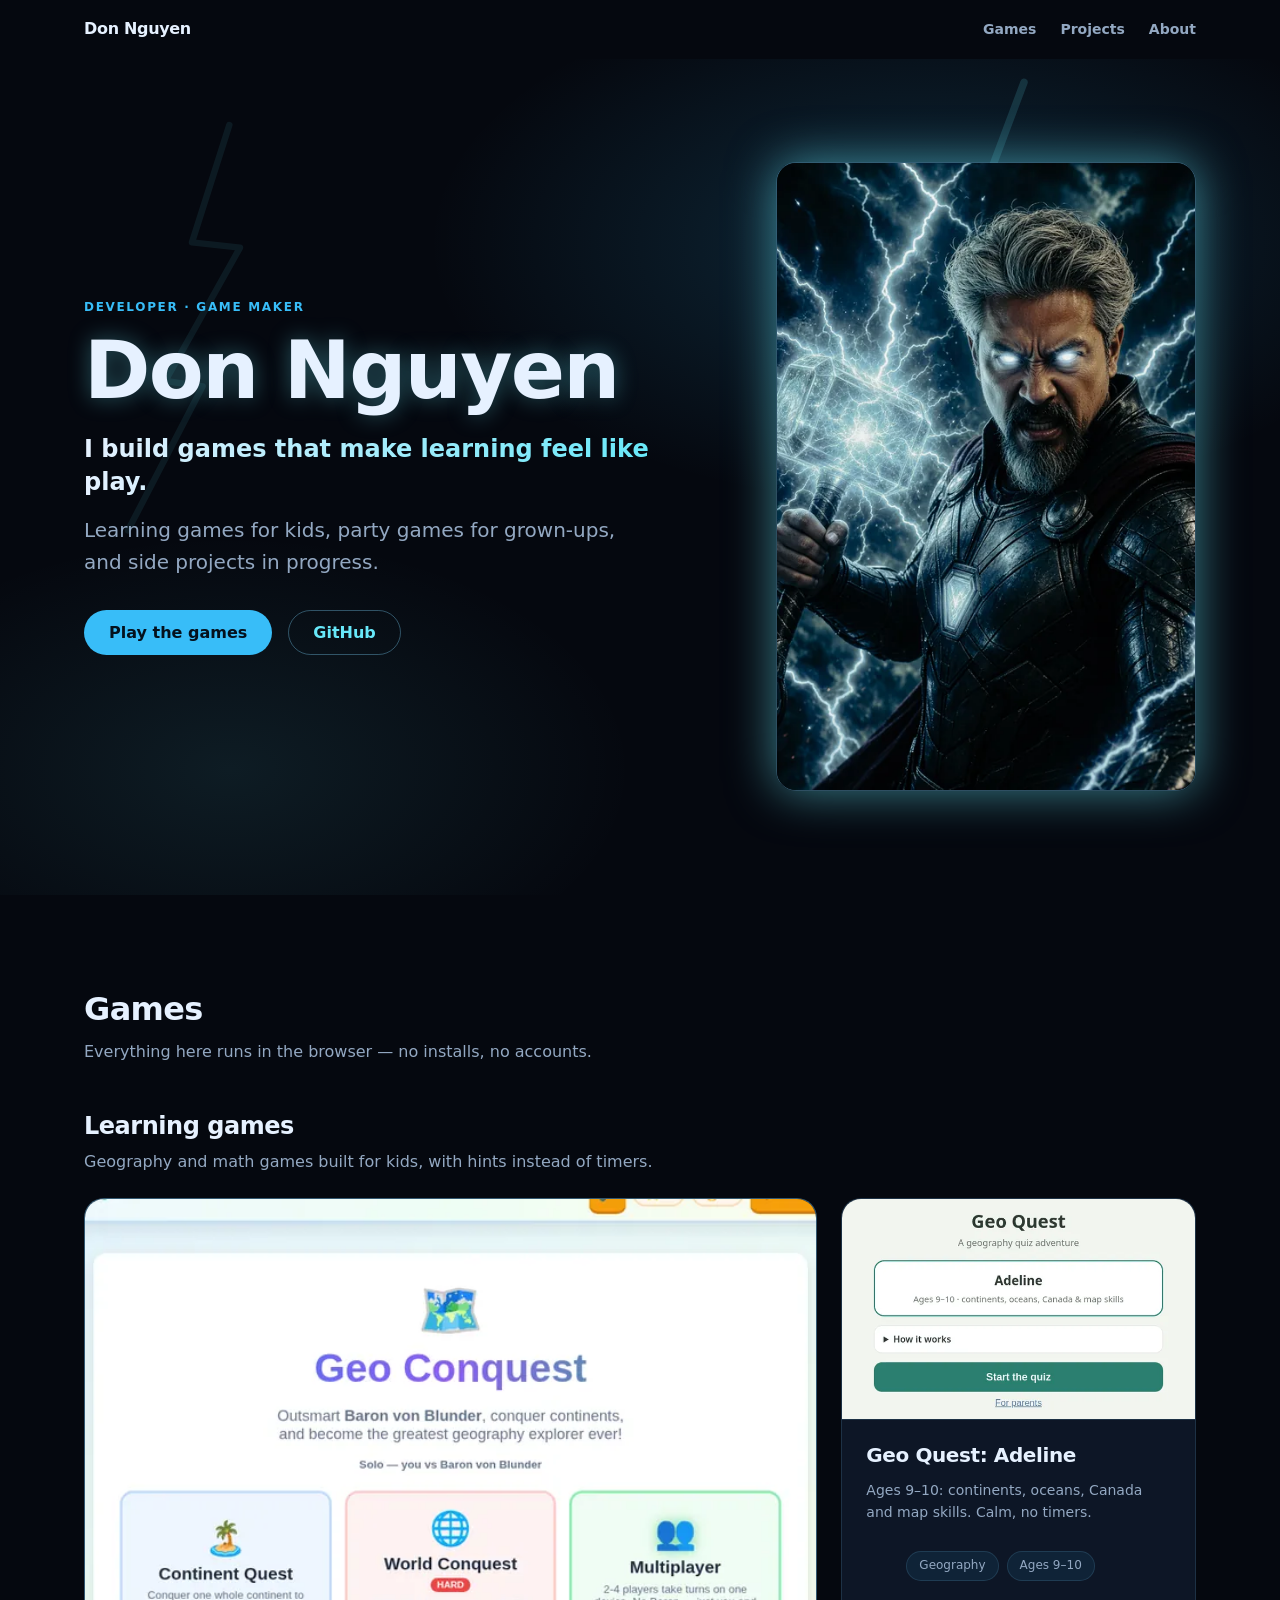
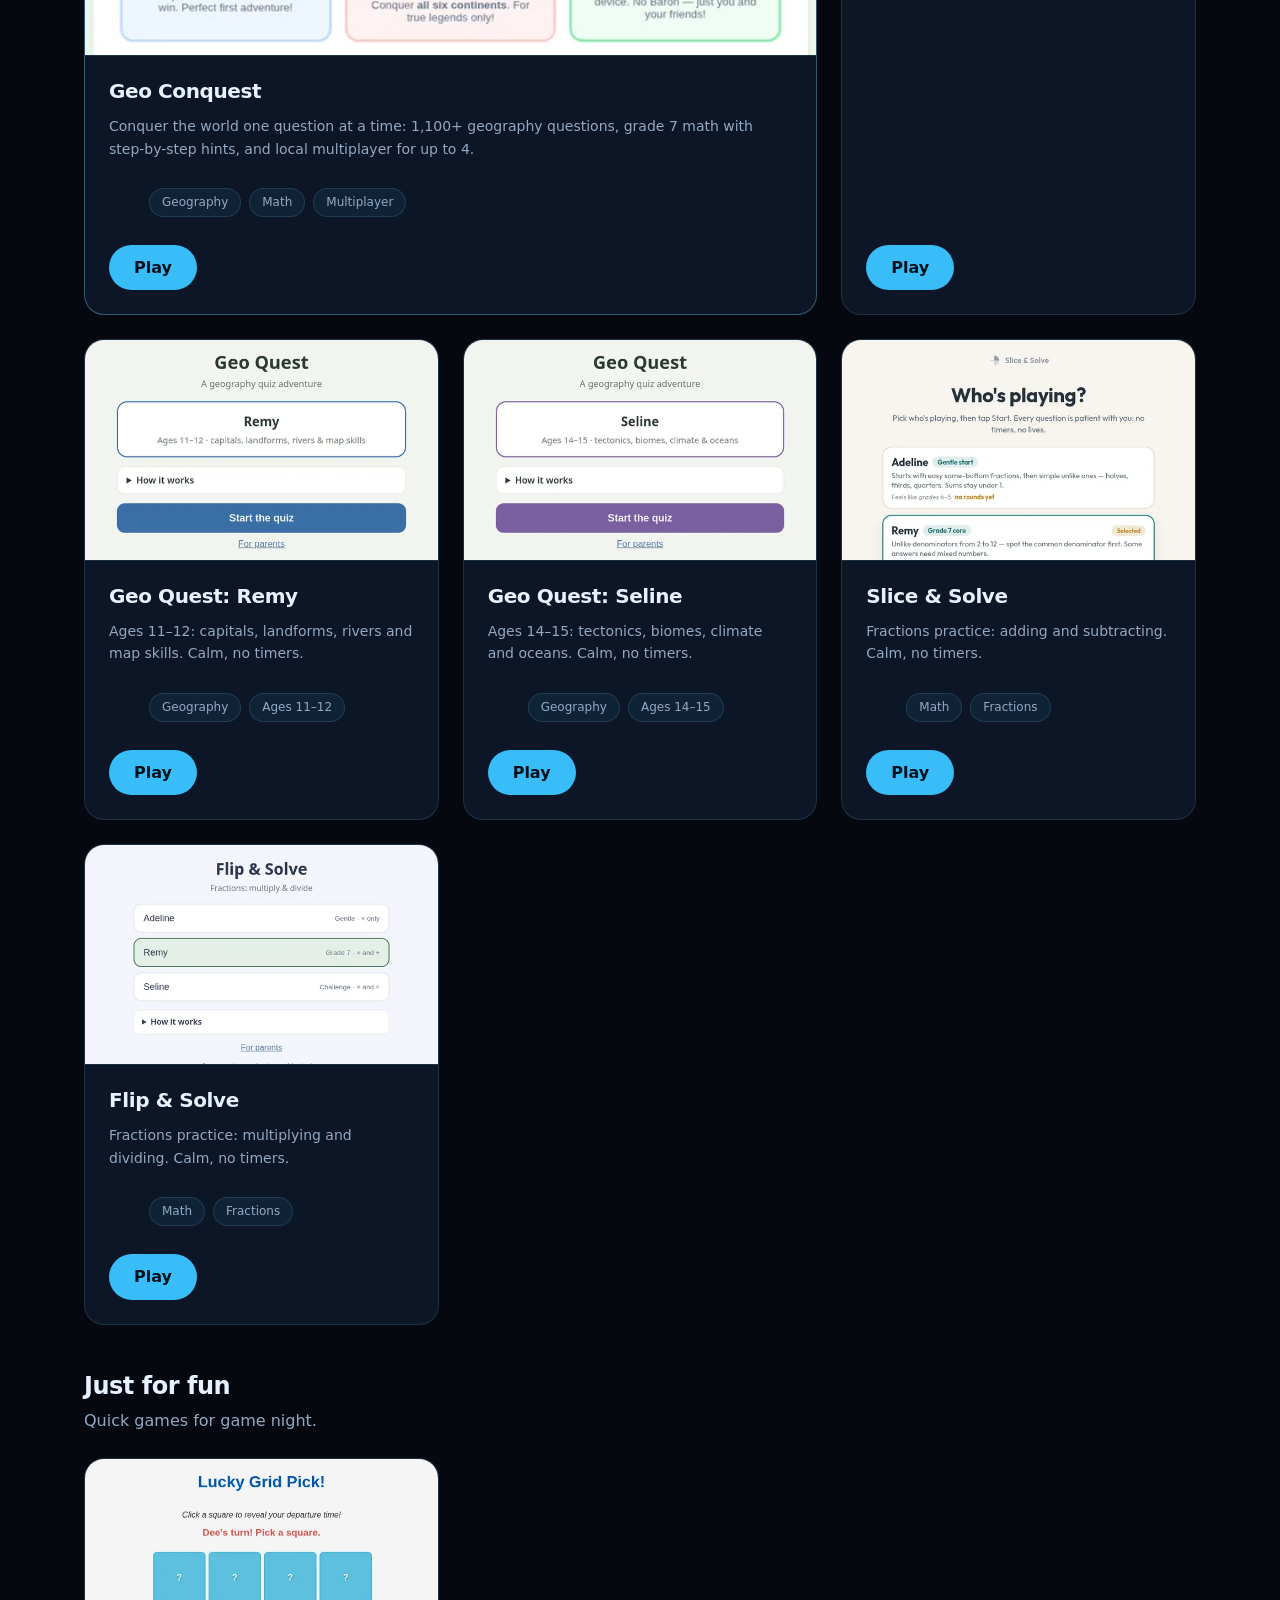
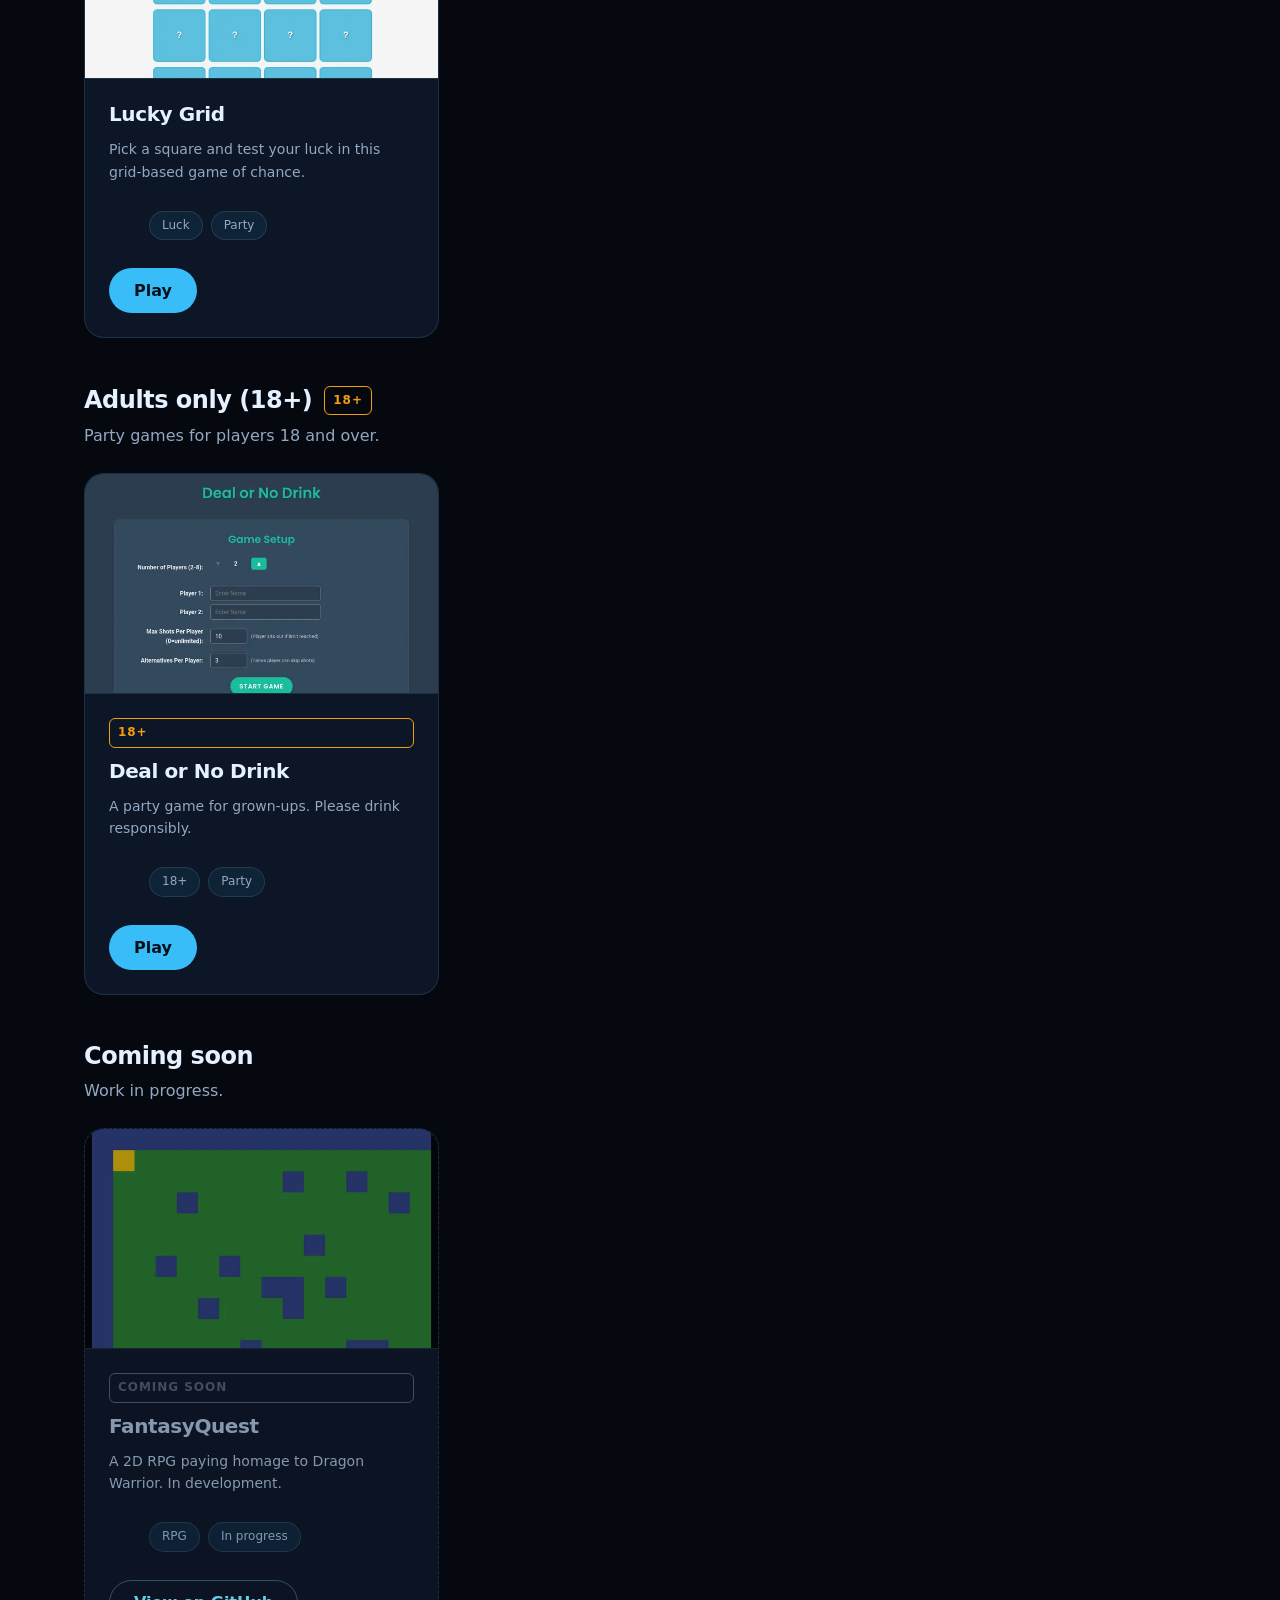
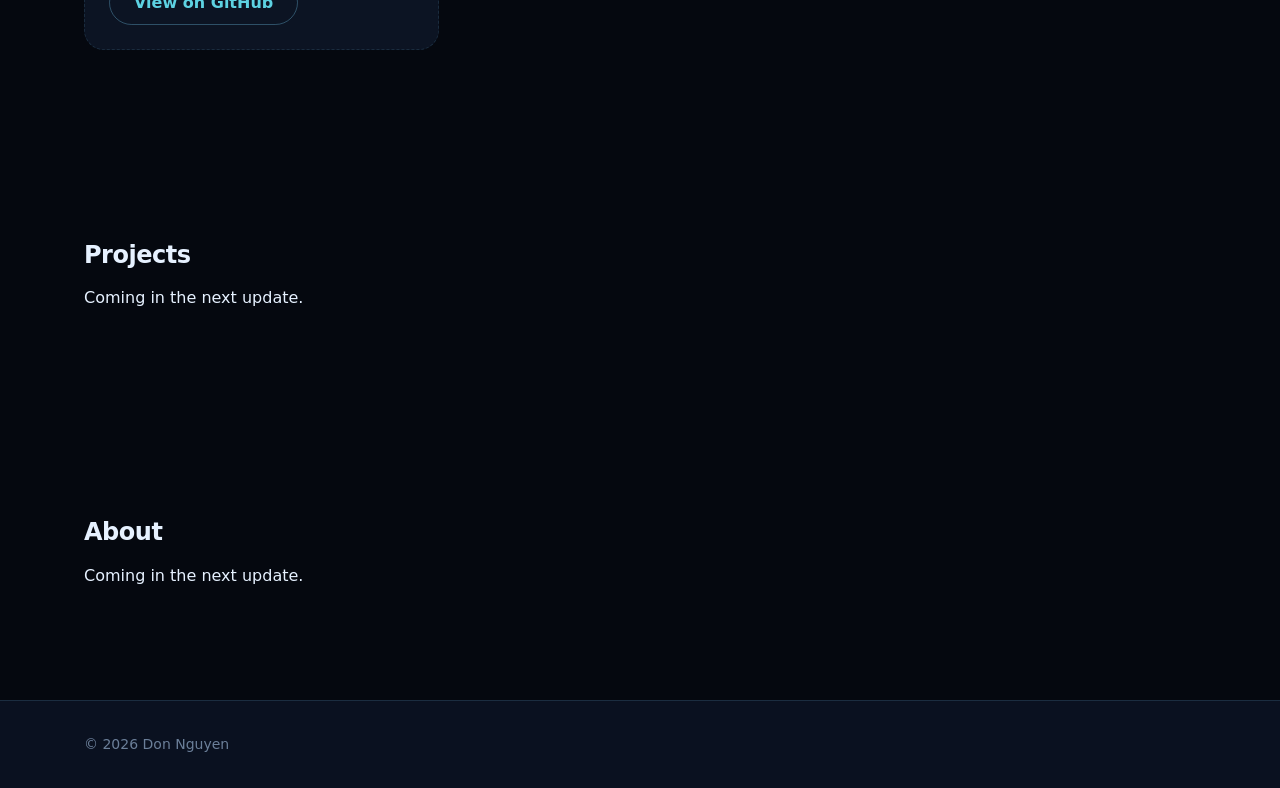
==== index.html @ ca220ea8 "Segment 1b (wip): page shell, header, hero, games showcase (GLM 5.3), canonical link, gate fix" ====
<!DOCTYPE html>
<html lang="en-CA">
<head>
  <meta charset="utf-8">
  <meta name="viewport" content="width=device-width, initial-scale=1">
  <title>Don Nguyen — Games & Projects</title>
  <meta name="description" content="Don Nguyen makes browser games: geography and math learning games for kids, party games for grown-ups, and side projects in progress.">
  <link rel="canonical" href="https://www.inguyen.ca/">
  <meta name="theme-color" content="#05080f">
  <link rel="icon" type="image/png" sizes="32x32" href="assets/img/favicon-32.png">
  <link rel="apple-touch-icon" href="assets/img/apple-touch-icon.png">
  <link rel="stylesheet" href="assets/css/tokens.css">
  <link rel="stylesheet" href="assets/css/components.css">
  <link rel="stylesheet" href="assets/css/sections.css">
  <script src="assets/js/main.js" defer></script>
</head>
<body>
  <a class="skip-link" href="#main">Skip to content</a>

  <header class="site-header">
    <div class="container site-header__inner">
      <a class="site-header__wordmark" href="#top">Don Nguyen</a>
      <nav aria-label="Primary">
        <ul class="site-header__nav">
          <li><a href="#games">Games</a></li>
          <li><a href="#projects">Projects</a></li>
          <li><a href="#about">About</a></li>
        </ul>
      </nav>
    </div>
  </header>

  <main id="main">
    <section id="top" class="hero">
      <div class="hero__bolts" aria-hidden="true">
        <svg viewBox="0 0 1200 800" preserveAspectRatio="xMidYMid slice" aria-hidden="true" focusable="false">
          <g fill="none" stroke-linecap="round" stroke-linejoin="round">
            <path d="M960 30 L900 190 L965 195 L840 400 L875 405 L740 620" stroke="#67e8f9" stroke-width="7" opacity="0.9"></path>
            <path d="M1015 130 L975 235 L1020 240 L940 370 L970 375 L890 505" stroke="#38bdf8" stroke-width="5" opacity="0.6"></path>
            <path d="M215 70 L180 180 L225 185 L155 310 L190 315 L120 450" stroke="#67e8f9" stroke-width="6" opacity="0.5"></path>
          </g>
        </svg>
      </div>
      <div class="container hero__inner">
        <div class="hero__portrait">
          <picture>
            <source type="image/webp" srcset="assets/img/don-480.webp 480w, assets/img/don-800.webp 800w" sizes="(min-width: 1024px) 420px, 280px">
            <img src="assets/img/don-800.jpg" srcset="assets/img/don-480.jpg 480w, assets/img/don-800.jpg 800w" alt="Don Nguyen as a lightning-wielding hero" width="800" height="1200" fetchpriority="high">
          </picture>
        </div>
        <div class="hero__content">
          <p class="eyebrow">Developer · Game maker</p>
          <h1>Don Nguyen</h1>
          <p class="hero__tagline">I build games that make learning feel like play.</p>
          <p class="hero__sub">Learning games for kids, party games for grown-ups, and side projects in progress.</p>
          <div class="hero__actions">
            <a class="btn btn--primary" href="#games">Play the games</a>
            <a class="btn btn--ghost" href="https://github.com/hanoisolo" target="_blank" rel="noopener">GitHub <span class="visually-hidden">(opens in new tab)</span></a>
          </div>
        </div>
      </div>
    </section>

    <section id="games" class="section">
      <div class="container">
        <div class="section-head">
          <h2>Games</h2>
          <p class="lead">Everything here runs in the browser — no installs, no accounts.</p>
        </div>

        <section class="games-group">
          <div class="games-group__head">
            <h3>Learning games</h3>
          </div>
          <p class="games-group__desc">Geography and math games built for kids, with hints instead of timers.</p>
          <div class="grid">
            <article class="card card--featured">
              <img class="card__media" src="assets/games/geo-conquest.webp" alt="Screenshot of Geo Conquest" width="640" height="400" loading="lazy">
              <div class="card__body">
                <h4 class="card__title">Geo Conquest</h4>
                <p class="card__text">Conquer the world one question at a time: 1,100+ geography questions, grade 7 math with step-by-step hints, and local multiplayer for up to 4.</p>
                <ul class="card__tags">
                  <li class="tag">Geography</li>
                  <li class="tag">Math</li>
                  <li class="tag">Multiplayer</li>
                </ul>
                <div class="card__actions">
                  <a class="btn btn--primary" href="https://conquest.inguyen.ca/">Play</a>
                </div>
              </div>
            </article>
            <article class="card">
              <img class="card__media" src="assets/games/geo-quest-adeline.webp" alt="Screenshot of Geo Quest: Adeline" width="640" height="400" loading="lazy">
              <div class="card__body">
                <h4 class="card__title">Geo Quest: Adeline</h4>
                <p class="card__text">Ages 9–10: continents, oceans, Canada and map skills. Calm, no timers.</p>
                <ul class="card__tags">
                  <li class="tag">Geography</li>
                  <li class="tag">Ages 9–10</li>
                </ul>
                <div class="card__actions">
                  <a class="btn btn--primary" href="https://games.inguyen.ca/geo-quest-adeline.html">Play</a>
                </div>
              </div>
            </article>
            <article class="card">
              <img class="card__media" src="assets/games/geo-quest-remy.webp" alt="Screenshot of Geo Quest: Remy" width="640" height="400" loading="lazy">
              <div class="card__body">
                <h4 class="card__title">Geo Quest: Remy</h4>
                <p class="card__text">Ages 11–12: capitals, landforms, rivers and map skills. Calm, no timers.</p>
                <ul class="card__tags">
                  <li class="tag">Geography</li>
                  <li class="tag">Ages 11–12</li>
                </ul>
                <div class="card__actions">
                  <a class="btn btn--primary" href="https://games.inguyen.ca/geo-quest-remy.html">Play</a>
                </div>
              </div>
            </article>
            <article class="card">
              <img class="card__media" src="assets/games/geo-quest-seline.webp" alt="Screenshot of Geo Quest: Seline" width="640" height="400" loading="lazy">
              <div class="card__body">
                <h4 class="card__title">Geo Quest: Seline</h4>
                <p class="card__text">Ages 14–15: tectonics, biomes, climate and oceans. Calm, no timers.</p>
                <ul class="card__tags">
                  <li class="tag">Geography</li>
                  <li class="tag">Ages 14–15</li>
                </ul>
                <div class="card__actions">
                  <a class="btn btn--primary" href="https://games.inguyen.ca/geo-quest-seline.html">Play</a>
                </div>
              </div>
            </article>
            <article class="card">
              <img class="card__media" src="assets/games/slice-and-solve.webp" alt="Screenshot of Slice & Solve" width="640" height="400" loading="lazy">
              <div class="card__body">
                <h4 class="card__title">Slice & Solve</h4>
                <p class="card__text">Fractions practice: adding and subtracting. Calm, no timers.</p>
                <ul class="card__tags">
                  <li class="tag">Math</li>
                  <li class="tag">Fractions</li>
                </ul>
                <div class="card__actions">
                  <a class="btn btn--primary" href="https://games.inguyen.ca/slice-and-solve.html">Play</a>
                </div>
              </div>
            </article>
            <article class="card">
              <img class="card__media" src="assets/games/flip-and-solve.webp" alt="Screenshot of Flip & Solve" width="640" height="400" loading="lazy">
              <div class="card__body">
                <h4 class="card__title">Flip & Solve</h4>
                <p class="card__text">Fractions practice: multiplying and dividing. Calm, no timers.</p>
                <ul class="card__tags">
                  <li class="tag">Math</li>
                  <li class="tag">Fractions</li>
                </ul>
                <div class="card__actions">
                  <a class="btn btn--primary" href="https://games.inguyen.ca/flip-and-solve.html">Play</a>
                </div>
              </div>
            </article>
          </div>
        </section>

        <section class="games-group">
          <div class="games-group__head">
            <h3>Just for fun</h3>
          </div>
          <p class="games-group__desc">Quick games for game night.</p>
          <div class="grid">
            <article class="card">
              <img class="card__media" src="assets/games/lucky-grid.webp" alt="Screenshot of Lucky Grid" width="640" height="400" loading="lazy">
              <div class="card__body">
                <h4 class="card__title">Lucky Grid</h4>
                <p class="card__text">Pick a square and test your luck in this grid-based game of chance.</p>
                <ul class="card__tags">
                  <li class="tag">Luck</li>
                  <li class="tag">Party</li>
                </ul>
                <div class="card__actions">
                  <a class="btn btn--primary" href="https://games.inguyen.ca/luckygrid.html">Play</a>
                </div>
              </div>
            </article>
          </div>
        </section>

        <section class="games-group">
          <div class="games-group__head">
            <h3>Adults only (18+)</h3>
            <span class="badge badge--warn">18+</span>
          </div>
          <p class="games-group__desc">Party games for players 18 and over.</p>
          <div class="grid">
            <article class="card">
              <img class="card__media" src="assets/games/deal-or-no-drink.webp" alt="Screenshot of Deal or No Drink" width="640" height="400" loading="lazy">
              <div class="card__body">
                <span class="badge badge--warn">18+</span>
                <h4 class="card__title">Deal or No Drink</h4>
                <p class="card__text">A party game for grown-ups. Please drink responsibly.</p>
                <ul class="card__tags">
                  <li class="tag">18+</li>
                  <li class="tag">Party</li>
                </ul>
                <div class="card__actions">
                  <a class="btn btn--primary" href="https://games.inguyen.ca/newgame/">Play</a>
                </div>
              </div>
            </article>
          </div>
        </section>

        <section class="games-group">
          <div class="games-group__head">
            <h3>Coming soon</h3>
          </div>
          <p class="games-group__desc">Work in progress.</p>
          <div class="grid">
            <article class="card card--soon">
              <img class="card__media" src="assets/games/fantasyquest.webp" alt="Screenshot of FantasyQuest" width="640" height="400" loading="lazy">
              <div class="card__body">
                <span class="badge badge--soon">Coming soon</span>
                <h4 class="card__title">FantasyQuest</h4>
                <p class="card__text">A 2D RPG paying homage to Dragon Warrior. In development.</p>
                <ul class="card__tags">
                  <li class="tag">RPG</li>
                  <li class="tag">In progress</li>
                </ul>
                <div class="card__actions">
                  <a class="btn btn--ghost" href="https://github.com/hanoisolo/FantasyQuest" target="_blank" rel="noopener">View on GitHub <span class="visually-hidden">(opens in new tab)</span></a>
                </div>
              </div>
            </article>
          </div>
        </section>
      </div>
    </section>

    <section id="projects" class="section">
      <div class="container">
        <h2>Projects</h2>
        <p>Coming in the next update.</p>
      </div>
    </section>

    <section id="about" class="section">
      <div class="container">
        <h2>About</h2>
        <p>Coming in the next update.</p>
      </div>
    </section>
  </main>

  <footer class="site-footer">
    <div class="container">
      <p>© <span data-year>2026</span> Don Nguyen</p>
    </div>
  </footer>
</body>
</html>
---- assets/css/tokens.css ----
:root {
  --bg: #05080f;
  --bg-2: #0a1120;
  --surface: #0d1626;
  --surface-2: #132036;
  --border: rgba(125, 211, 252, 0.14);
  --border-strong: rgba(125, 211, 252, 0.35);
  --text: #e6f1ff;
  --text-muted: #93a8c2;
  --text-dim: #6b7f99;
  --accent: #38bdf8;
  --accent-2: #67e8f9;
  --accent-ink: #04111d;
  --glow: 0 0 24px rgba(56, 189, 248, 0.45);
  --glow-strong: 0 0 48px rgba(103, 232, 249, 0.55);
  --warn: #f59e0b;
  --muted-badge: #475569;
  --font-sans: system-ui, -apple-system, "Segoe UI", Roboto, "Helvetica Neue", Arial, sans-serif;
  --font-mono: ui-monospace, SFMono-Regular, Menlo, Consolas, monospace;
  --fs-xs: .75rem;
  --fs-sm: .875rem;
  --fs-base: 1rem;
  --fs-lg: 1.25rem;
  --fs-xl: 1.5rem;
  --fs-2xl: 2rem;
  --fs-hero: clamp(2.75rem, 6vw + 1rem, 5rem);
  --sp-1: .25rem;
  --sp-2: .5rem;
  --sp-3: .75rem;
  --sp-4: 1rem;
  --sp-6: 1.5rem;
  --sp-8: 2rem;
  --sp-12: 3rem;
  --sp-16: 4rem;
  --sp-24: 6rem;
  --r-sm: 6px;
  --r-md: 12px;
  --r-lg: 20px;
  --r-pill: 999px;
  --container: 1160px;
  --ease: cubic-bezier(.2,.8,.2,1);
  --dur: 220ms;
}
---- assets/css/components.css ----
/* ===== Base ===== */

*,
*::before,
*::after {
  box-sizing: border-box;
}

html {
  scroll-behavior: smooth;
}

body {
  margin: 0;
  background: var(--bg);
  color: var(--text);
  font-family: var(--font-sans);
  line-height: 1.6;
}

h1,
h2,
h3,
h4,
h5,
h6 {
  margin: 0 0 var(--sp-4);
  font-weight: 800;
  line-height: 1.15;
  letter-spacing: -0.02em;
}

a {
  color: var(--accent-2);
  text-decoration: none;
}

a:hover {
  text-decoration: underline;
}

img {
  max-width: 100%;
  height: auto;
  display: block;
}

:focus-visible {
  outline: 2px solid var(--accent-2);
  outline-offset: 3px;
}

/* ===== Layout ===== */

.container {
  width: 100%;
  max-width: var(--container);
  margin-inline: auto;
  padding-inline: var(--sp-6);
}

.section {
  padding: var(--sp-24) 0;
}

.section-head {
  margin-bottom: var(--sp-8);
}

.eyebrow {
  display: block;
  margin: 0 0 var(--sp-2);
  font-size: var(--fs-xs);
  font-weight: 700;
  letter-spacing: 0.14em;
  text-transform: uppercase;
  color: var(--accent);
}

.section-head h2 {
  margin: 0 0 var(--sp-3);
  font-size: var(--fs-2xl);
}

.lead {
  margin: 0;
  max-width: 60ch;
  color: var(--text-muted);
}

/* ===== Buttons ===== */

.btn {
  display: inline-flex;
  align-items: center;
  justify-content: center;
  gap: var(--sp-2);
  padding: var(--sp-3) var(--sp-6);
  border: 1px solid transparent;
  border-radius: var(--r-pill);
  font-family: inherit;
  font-size: var(--fs-base);
  font-weight: 600;
  line-height: 1.2;
  text-decoration: none;
  cursor: pointer;
  transition: box-shadow var(--dur) var(--ease), border-color var(--dur) var(--ease), background-color var(--dur) var(--ease), color var(--dur) var(--ease);
}

.btn:hover {
  text-decoration: none;
}

.btn--primary {
  background: var(--accent);
  color: var(--accent-ink);
}

.btn--primary:hover,
.btn--primary:focus-visible {
  box-shadow: var(--glow);
}

.btn--ghost {
  background: transparent;
  color: var(--accent-2);
  border: 1px solid var(--border-strong);
}

.btn--ghost:hover,
.btn--ghost:focus-visible {
  border-color: var(--accent);
}

/* ===== Tags and badges ===== */

.tag {
  display: inline-flex;
  align-items: center;
  padding: var(--sp-1) var(--sp-3);
  border: 1px solid var(--border);
  border-radius: var(--r-pill);
  background: rgba(56, 189, 248, 0.08);
  color: var(--text-muted);
  font-size: var(--fs-xs);
}

.badge {
  display: inline-flex;
  align-items: center;
  padding: var(--sp-1) var(--sp-2);
  border: 1px solid var(--border);
  border-radius: var(--r-sm);
  font-size: var(--fs-xs);
  font-weight: 700;
  letter-spacing: 0.08em;
  text-transform: uppercase;
  color: var(--text-muted);
}

.badge--warn {
  color: var(--warn);
  border-color: var(--warn);
}

.badge--soon {
  color: var(--muted-badge);
  border-color: var(--muted-badge);
}

/* ===== Cards ===== */

.card {
  display: flex;
  flex-direction: column;
  background: var(--surface);
  border: 1px solid var(--border);
  border-radius: var(--r-lg);
  overflow: hidden;
  transition: transform var(--dur) var(--ease), box-shadow var(--dur) var(--ease), border-color var(--dur) var(--ease);
}

.card:hover,
.card:focus-within {
  transform: translateY(-4px);
  border-color: var(--border-strong);
  box-shadow: var(--glow);
}

.card__media {
  width: 100%;
  aspect-ratio: 16/10;
  object-fit: cover;
  border-bottom: 1px solid var(--border);
}

.card__body {
  display: flex;
  flex-direction: column;
  gap: var(--sp-3);
  padding: var(--sp-6);
  flex: 1;
}

.card__title {
  margin: 0;
  font-size: var(--fs-lg);
}

.card__text {
  margin: 0;
  color: var(--text-muted);
  font-size: var(--fs-sm);
}

.card__tags {
  display: flex;
  flex-wrap: wrap;
  gap: var(--sp-2);
}

.card__actions {
  display: flex;
  flex-wrap: wrap;
  gap: var(--sp-3);
  margin-top: auto;
}

.card--featured {
  border-color: var(--border-strong);
}

.card--featured:hover,
.card--featured:focus-within {
  box-shadow: var(--glow-strong);
}

.card--soon {
  opacity: 0.9;
}

.card--soon .card__media {
  opacity: 0.75;
}

.card--repo {
  padding: var(--sp-6);
}

/* ===== Grid ===== */

.grid {
  display: grid;
  grid-template-columns: 1fr;
  gap: var(--sp-6);
}

/* ===== Utilities ===== */

.visually-hidden {
  position: absolute;
  width: 1px;
  height: 1px;
  margin: -1px;
  padding: 0;
  overflow: hidden;
  clip: rect(0, 0, 0, 0);
  clip-path: inset(50%);
  white-space: nowrap;
  border: 0;
}

.skip-link {
  position: fixed;
  top: var(--sp-4);
  left: var(--sp-4);
  z-index: 999;
  padding: var(--sp-2) var(--sp-4);
  background: var(--accent);
  color: var(--accent-ink);
  font-weight: 600;
  text-decoration: none;
  border-radius: var(--r-sm);
  transform: translateY(-300%);
}

.skip-link:focus {
  transform: translateY(0);
}

/* ===== Responsive ===== */

@media (max-width: 639px) {
  .section {
    padding: var(--sp-12) 0;
  }
}

@media (min-width: 640px) {
  .grid {
    grid-template-columns: repeat(2, 1fr);
  }
}

@media (min-width: 1024px) {
  .grid {
    grid-template-columns: repeat(3, 1fr);
  }

  .card--featured {
    grid-column: span 2;
  }
}

/* ===== Reduced motion ===== */

@media (prefers-reduced-motion: reduce) {
  html {
    scroll-behavior: auto;
  }

  *,
  *::before,
  *::after,
  .btn,
  .card {
    animation: none;
    transition: none;
  }

  .card:hover,
  .card:focus-within {
    transform: none;
  }
}
---- assets/css/sections.css ----
/* ===== Site header ===== */

.site-header {
  position: sticky;
  top: 0;
  z-index: 100;
  background: transparent;
  border-bottom: 1px solid transparent;
  transition: background-color var(--dur) var(--ease), border-color var(--dur) var(--ease);
}

.site-header.is-scrolled {
  background: rgba(5,8,15,.8);
  -webkit-backdrop-filter: blur(10px);
  backdrop-filter: blur(10px);
  border-bottom: 1px solid var(--border);
}

.site-header__inner {
  display: flex;
  align-items: center;
  justify-content: space-between;
  gap: var(--sp-4);
  padding-block: var(--sp-4);
}

.site-header__wordmark {
  color: var(--text);
  font-weight: 800;
  letter-spacing: -0.02em;
  white-space: nowrap;
}

.site-header__wordmark:hover,
.site-header__wordmark:focus-visible {
  color: var(--accent-2);
  text-decoration: none;
}

.site-header__nav {
  display: flex;
  align-items: center;
  gap: var(--sp-6);
  margin: 0;
  padding: 0;
  list-style: none;
}

.site-header__nav a {
  color: var(--text-muted);
  font-size: var(--fs-sm);
  font-weight: 600;
  white-space: nowrap;
}

.site-header__nav a:hover,
.site-header__nav a:focus-visible {
  color: var(--accent-2);
  text-decoration: none;
}

@media (max-width: 640px) {
  .site-header__nav {
    gap: var(--sp-4);
  }

  .site-header__nav a {
    font-size: var(--fs-xs);
  }
}

/* ===== Hero ===== */

.hero {
  position: relative;
  overflow: hidden;
  display: flex;
  align-items: center;
  min-height: calc(100vh - 64px);
  padding: var(--sp-16) 0;
  background:
    radial-gradient(ellipse 55% 45% at 72% 22%, rgba(56, 189, 248, 0.18), transparent 70%),
    radial-gradient(ellipse 45% 40% at 18% 85%, rgba(103, 232, 249, 0.09), transparent 70%);
}

.hero__inner {
  position: relative;
  z-index: 1;
  display: grid;
  gap: var(--sp-8);
}

.hero__portrait {
  justify-self: center;
  width: 100%;
  max-width: 280px;
  overflow: hidden;
  border: 1px solid var(--border-strong);
  border-radius: var(--r-lg);
  box-shadow: var(--glow-strong);
  animation: pulse-glow 5s var(--ease) infinite;
}

.hero__portrait img {
  width: 100%;
  height: auto;
}

.hero__content {
  max-width: 56ch;
}

.hero h1 {
  margin: 0 0 var(--sp-4);
  font-size: var(--fs-hero);
  text-shadow: 0 0 22px rgba(103, 232, 249, 0.35);
}

.hero__tagline {
  margin: 0 0 var(--sp-4);
  font-size: var(--fs-xl);
  font-weight: 700;
  line-height: 1.35;
  background: linear-gradient(90deg, var(--text), var(--accent-2));
  -webkit-background-clip: text;
  background-clip: text;
  -webkit-text-fill-color: transparent;
  color: transparent;
}

.hero__sub {
  margin: 0 0 var(--sp-8);
  max-width: 50ch;
  color: var(--text-muted);
  font-size: var(--fs-lg);
}

.hero__actions {
  display: flex;
  flex-wrap: wrap;
  gap: var(--sp-4);
}

.hero__bolts {
  position: absolute;
  inset: 0;
  z-index: 0;
  pointer-events: none;
  opacity: 0.16;
  animation: flicker 6s linear infinite;
}

.hero__bolts svg {
  display: block;
  width: 100%;
  height: 100%;
}

@keyframes pulse-glow {
  0%,
  100% {
    box-shadow: var(--glow-strong);
  }

  50% {
    box-shadow: 0 0 72px rgba(103, 232, 249, 0.8);
  }
}

@keyframes flicker {
  0%,
  90%,
  100% {
    opacity: 0.16;
  }

  91% {
    opacity: 0.45;
  }

  93% {
    opacity: 0.2;
  }

  95% {
    opacity: 0.5;
  }

  97% {
    opacity: 0.16;
  }
}

@media (min-width: 900px) {
  .hero__inner {
    grid-template-columns: minmax(0, 1fr) 280px;
    align-items: center;
    gap: var(--sp-12);
  }

  .hero__portrait {
    order: 2;
    max-width: none;
  }
}

@media (min-width: 1024px) {
  .hero__inner {
    grid-template-columns: minmax(0, 1fr) 420px;
  }
}

/* ===== Games ===== */

section[id] {
  scroll-margin-top: 5rem;
}

.games-group {
  margin-top: var(--sp-12);
}

.games-group__head {
  display: flex;
  align-items: center;
  flex-wrap: wrap;
  gap: var(--sp-3);
}

.games-group__head h3 {
  margin: 0;
  font-size: var(--fs-xl);
}

.games-group__desc {
  margin: var(--sp-2) 0 var(--sp-6);
  max-width: 60ch;
  color: var(--text-muted);
}

.card--soon {
  border-style: dashed;
}

.card--soon .card__title {
  color: var(--text-muted);
}

/* ===== Footer ===== */

.site-footer {
  padding: var(--sp-8) 0;
  border-top: 1px solid var(--border);
  background: var(--bg-2);
}

.site-footer p {
  margin: 0;
  color: var(--text-dim);
  font-size: var(--fs-sm);
}

/* ===== Reduced motion ===== */

@media (prefers-reduced-motion: reduce) {
  .hero__portrait,
  .hero__bolts {
    animation: none;
  }
}
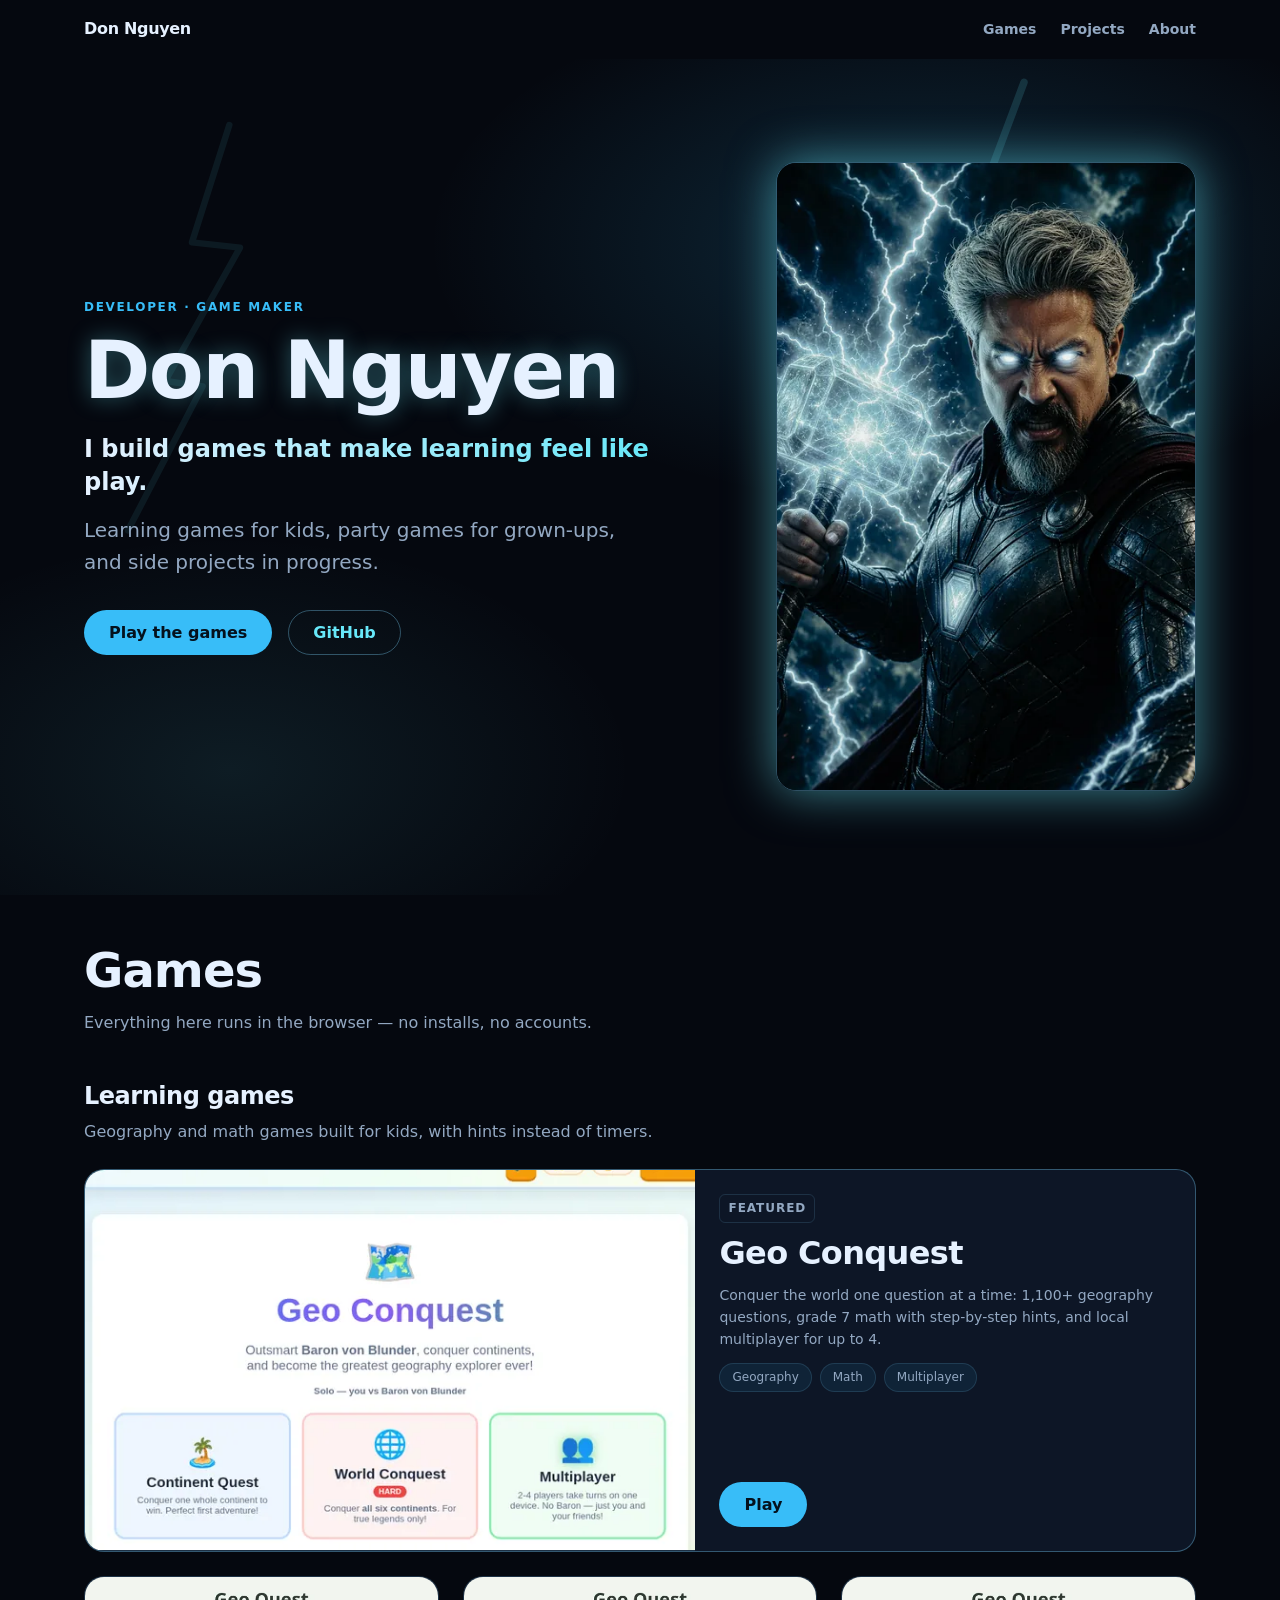
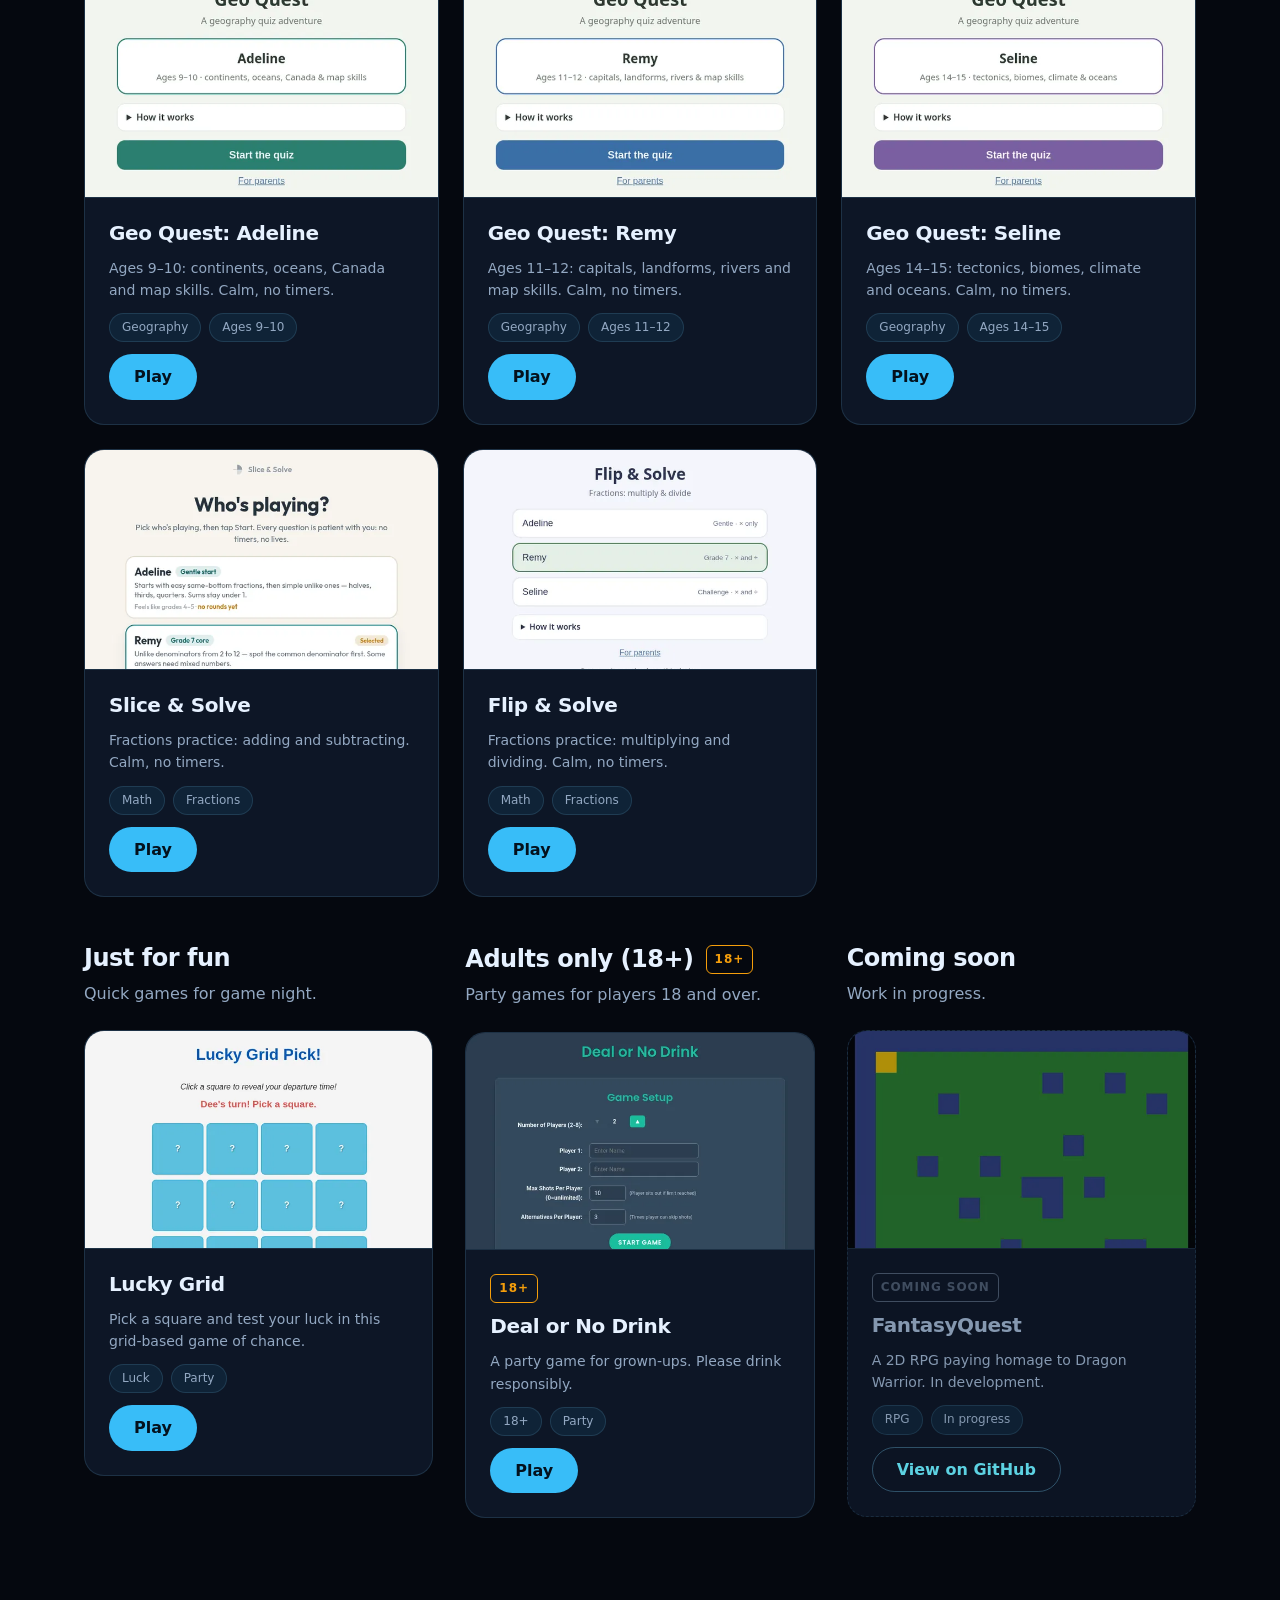
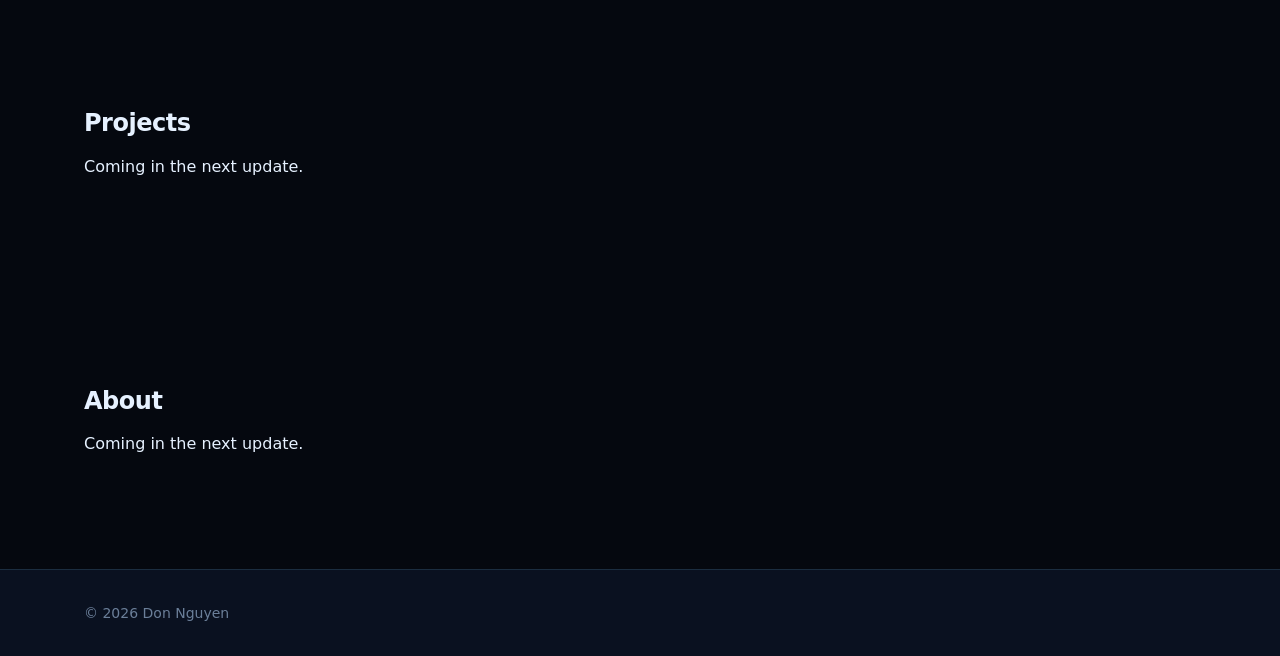
==== commit 3180ea3f: "Segment 1: visual fixes (featured row, group row, tag reset, mobile hero), badge alignment; docs upd" ====
--- a/index.html
+++ b/index.html
@@ -77,6 +77,7 @@
             <article class="card card--featured">
               <img class="card__media" src="assets/games/geo-conquest.webp" alt="Screenshot of Geo Conquest" width="640" height="400" loading="lazy">
               <div class="card__body">
+                <span class="badge">Featured</span>
                 <h4 class="card__title">Geo Conquest</h4>
                 <p class="card__text">Conquer the world one question at a time: 1,100+ geography questions, grade 7 math with step-by-step hints, and local multiplayer for up to 4.</p>
                 <ul class="card__tags">
@@ -162,77 +163,79 @@
           </div>
         </section>
 
-        <section class="games-group">
-          <div class="games-group__head">
-            <h3>Just for fun</h3>
-          </div>
-          <p class="games-group__desc">Quick games for game night.</p>
-          <div class="grid">
-            <article class="card">
-              <img class="card__media" src="assets/games/lucky-grid.webp" alt="Screenshot of Lucky Grid" width="640" height="400" loading="lazy">
-              <div class="card__body">
-                <h4 class="card__title">Lucky Grid</h4>
-                <p class="card__text">Pick a square and test your luck in this grid-based game of chance.</p>
-                <ul class="card__tags">
-                  <li class="tag">Luck</li>
-                  <li class="tag">Party</li>
-                </ul>
-                <div class="card__actions">
-                  <a class="btn btn--primary" href="https://games.inguyen.ca/luckygrid.html">Play</a>
-                </div>
-              </div>
-            </article>
-          </div>
-        </section>
-
-        <section class="games-group">
-          <div class="games-group__head">
-            <h3>Adults only (18+)</h3>
-            <span class="badge badge--warn">18+</span>
-          </div>
-          <p class="games-group__desc">Party games for players 18 and over.</p>
-          <div class="grid">
-            <article class="card">
-              <img class="card__media" src="assets/games/deal-or-no-drink.webp" alt="Screenshot of Deal or No Drink" width="640" height="400" loading="lazy">
-              <div class="card__body">
-                <span class="badge badge--warn">18+</span>
-                <h4 class="card__title">Deal or No Drink</h4>
-                <p class="card__text">A party game for grown-ups. Please drink responsibly.</p>
-                <ul class="card__tags">
-                  <li class="tag">18+</li>
-                  <li class="tag">Party</li>
-                </ul>
-                <div class="card__actions">
-                  <a class="btn btn--primary" href="https://games.inguyen.ca/newgame/">Play</a>
-                </div>
-              </div>
-            </article>
-          </div>
-        </section>
-
-        <section class="games-group">
-          <div class="games-group__head">
-            <h3>Coming soon</h3>
-          </div>
-          <p class="games-group__desc">Work in progress.</p>
-          <div class="grid">
-            <article class="card card--soon">
-              <img class="card__media" src="assets/games/fantasyquest.webp" alt="Screenshot of FantasyQuest" width="640" height="400" loading="lazy">
-              <div class="card__body">
-                <span class="badge badge--soon">Coming soon</span>
-                <h4 class="card__title">FantasyQuest</h4>
-                <p class="card__text">A 2D RPG paying homage to Dragon Warrior. In development.</p>
-                <ul class="card__tags">
-                  <li class="tag">RPG</li>
-                  <li class="tag">In progress</li>
-                </ul>
-                <div class="card__actions">
-                  <a class="btn btn--ghost" href="https://github.com/hanoisolo/FantasyQuest" target="_blank" rel="noopener">View on GitHub <span class="visually-hidden">(opens in new tab)</span></a>
-                </div>
-              </div>
-            </article>
-          </div>
-        </section>
+        <div class="group-row">
+          <section class="games-group">
+            <div class="games-group__head">
+              <h3>Just for fun</h3>
+            </div>
+            <p class="games-group__desc">Quick games for game night.</p>
+            <div class="grid">
+              <article class="card">
+                <img class="card__media" src="assets/games/lucky-grid.webp" alt="Screenshot of Lucky Grid" width="640" height="400" loading="lazy">
+                <div class="card__body">
+                  <h4 class="card__title">Lucky Grid</h4>
+                  <p class="card__text">Pick a square and test your luck in this grid-based game of chance.</p>
+                  <ul class="card__tags">
+                    <li class="tag">Luck</li>
+                    <li class="tag">Party</li>
+                  </ul>
+                  <div class="card__actions">
+                    <a class="btn btn--primary" href="https://games.inguyen.ca/luckygrid.html">Play</a>
+                  </div>
+                </div>
+              </article>
+            </div>
+          </section>
+
+          <section class="games-group">
+            <div class="games-group__head">
+              <h3>Adults only (18+)</h3>
+              <span class="badge badge--warn">18+</span>
+            </div>
+            <p class="games-group__desc">Party games for players 18 and over.</p>
+            <div class="grid">
+              <article class="card">
+                <img class="card__media" src="assets/games/deal-or-no-drink.webp" alt="Screenshot of Deal or No Drink" width="640" height="400" loading="lazy">
+                <div class="card__body">
+                  <span class="badge badge--warn">18+</span>
+                  <h4 class="card__title">Deal or No Drink</h4>
+                  <p class="card__text">A party game for grown-ups. Please drink responsibly.</p>
+                  <ul class="card__tags">
+                    <li class="tag">18+</li>
+                    <li class="tag">Party</li>
+                  </ul>
+                  <div class="card__actions">
+                    <a class="btn btn--primary" href="https://games.inguyen.ca/newgame/">Play</a>
+                  </div>
+                </div>
+              </article>
+            </div>
+          </section>
+
+          <section class="games-group">
+            <div class="games-group__head">
+              <h3>Coming soon</h3>
+            </div>
+            <p class="games-group__desc">Work in progress.</p>
+            <div class="grid">
+              <article class="card card--soon">
+                <img class="card__media" src="assets/games/fantasyquest.webp" alt="Screenshot of FantasyQuest" width="640" height="400" loading="lazy">
+                <div class="card__body">
+                  <span class="badge badge--soon">Coming soon</span>
+                  <h4 class="card__title">FantasyQuest</h4>
+                  <p class="card__text">A 2D RPG paying homage to Dragon Warrior. In development.</p>
+                  <ul class="card__tags">
+                    <li class="tag">RPG</li>
+                    <li class="tag">In progress</li>
+                  </ul>
+                  <div class="card__actions">
+                    <a class="btn btn--ghost" href="https://github.com/hanoisolo/FantasyQuest" target="_blank" rel="noopener">View on GitHub <span class="visually-hidden">(opens in new tab)</span></a>
+                  </div>
+                </div>
+              </article>
+            </div>
+          </section>
+        </div>
       </div>
     </section>
 
--- a/assets/css/components.css
+++ b/assets/css/components.css
@@ -79,7 +79,7 @@
 
 .section-head h2 {
   margin: 0 0 var(--sp-3);
-  font-size: var(--fs-2xl);
+  font-size: clamp(2rem, 2.5vw + 1rem, 3rem);
 }
 
 .lead {
@@ -146,6 +146,8 @@
 }
 
 .badge {
+  align-self: flex-start;
+  width: fit-content;
   display: inline-flex;
   align-items: center;
   padding: var(--sp-1) var(--sp-2);
@@ -217,6 +219,9 @@
   display: flex;
   flex-wrap: wrap;
   gap: var(--sp-2);
+  list-style: none;
+  margin: 0;
+  padding: 0;
 }
 
 .card__actions {
@@ -308,7 +313,22 @@
   }
 
   .card--featured {
-    grid-column: span 2;
+    grid-column: 1 / -1;
+    flex-direction: row;
+  }
+
+  .card--featured .card__media {
+    width: 55%;
+    height: auto;
+    aspect-ratio: 16/10;
+  }
+
+  .card--featured .card__body {
+    justify-content: center;
+  }
+
+  .card--featured .card__title {
+    font-size: var(--fs-2xl);
   }
 }
 
--- a/assets/css/sections.css
+++ b/assets/css/sections.css
@@ -210,10 +210,30 @@
   }
 }
 
+@media (max-width: 899px) {
+  .hero {
+    padding: var(--sp-8) 0;
+  }
+
+  .hero__portrait {
+    max-width: 200px;
+  }
+}
+
+@media (max-width: 639px) {
+  .hero__bolts {
+    display: none;
+  }
+}
+
 /* ===== Games ===== */
 
 section[id] {
   scroll-margin-top: 5rem;
+}
+
+#games {
+  padding-top: var(--sp-12);
 }
 
 .games-group {
@@ -238,6 +258,28 @@
   color: var(--text-muted);
 }
 
+.group-row {
+  display: grid;
+  grid-template-columns: 1fr;
+  gap: var(--sp-8);
+}
+
+.group-row .grid {
+  grid-template-columns: 1fr;
+}
+
+@media (min-width: 640px) {
+  .group-row {
+    grid-template-columns: repeat(2, 1fr);
+  }
+}
+
+@media (min-width: 1024px) {
+  .group-row {
+    grid-template-columns: repeat(3, 1fr);
+  }
+}
+
 .card--soon {
   border-style: dashed;
 }
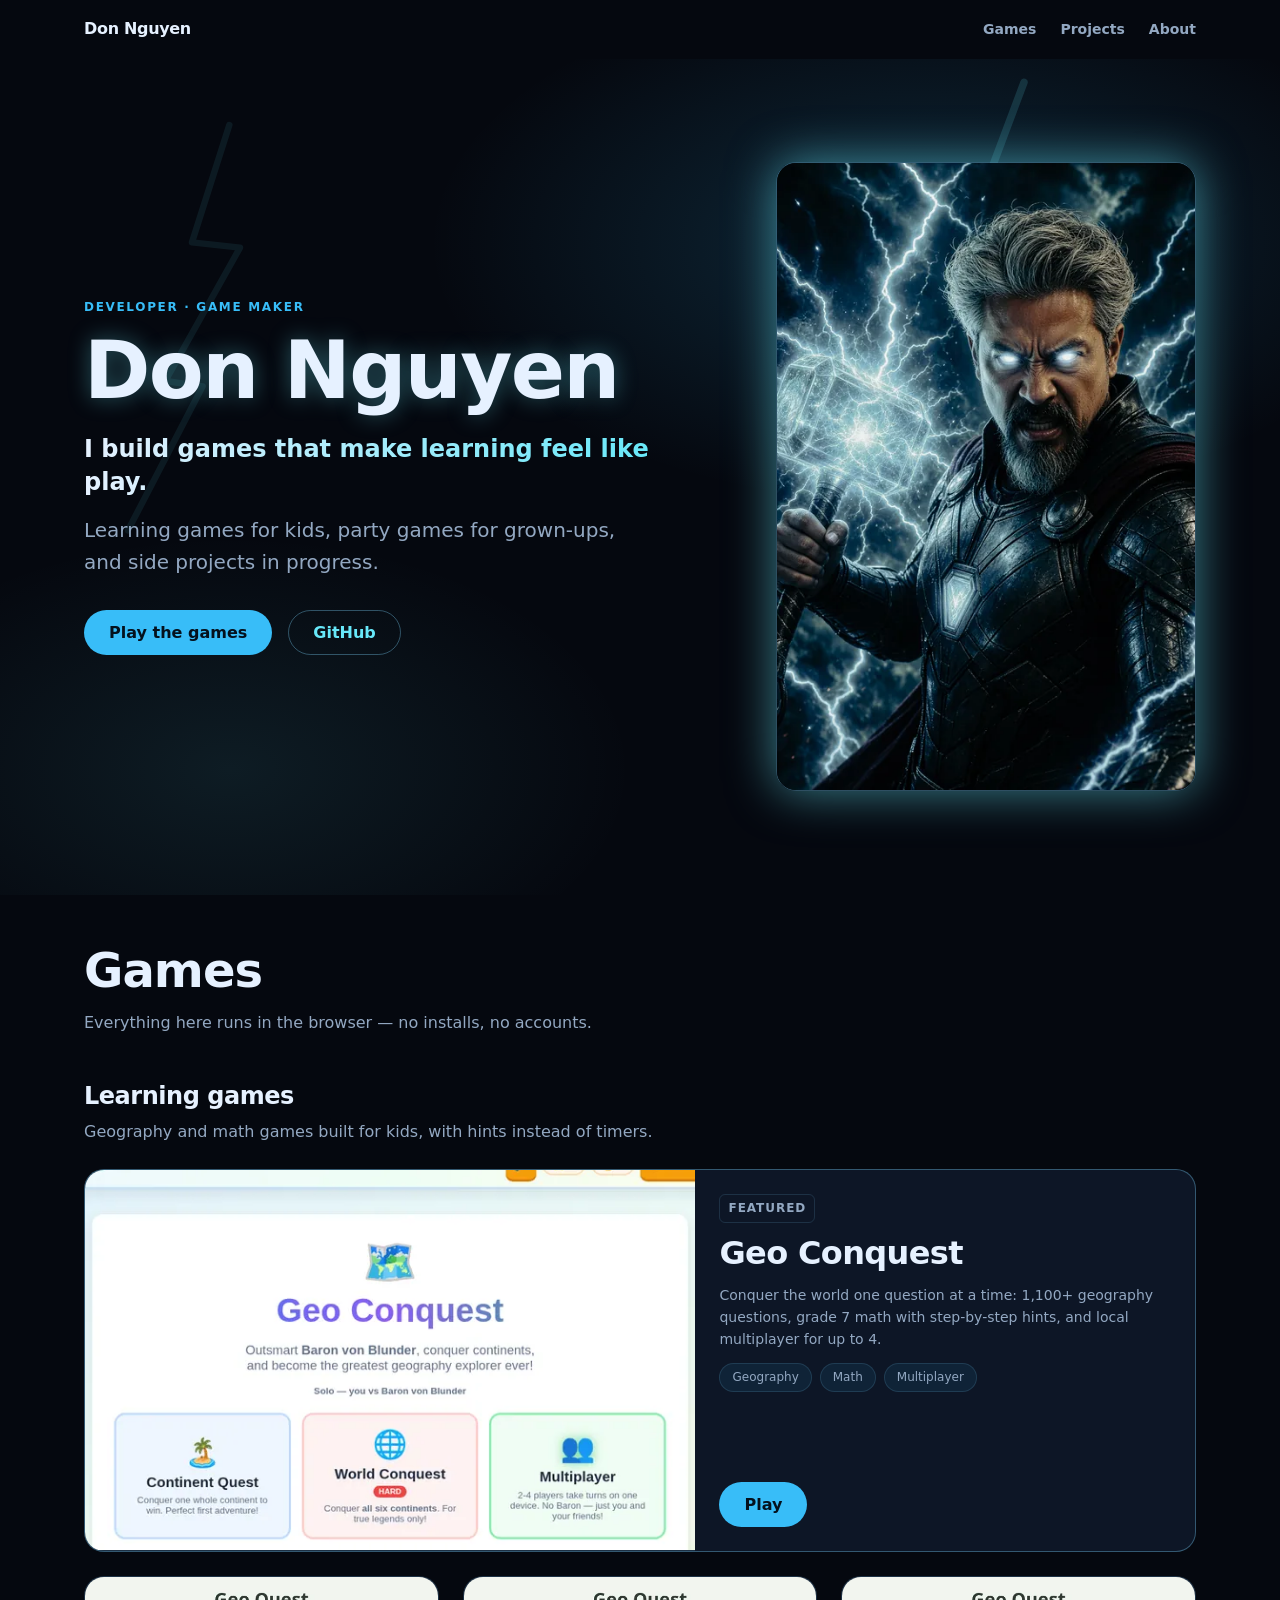
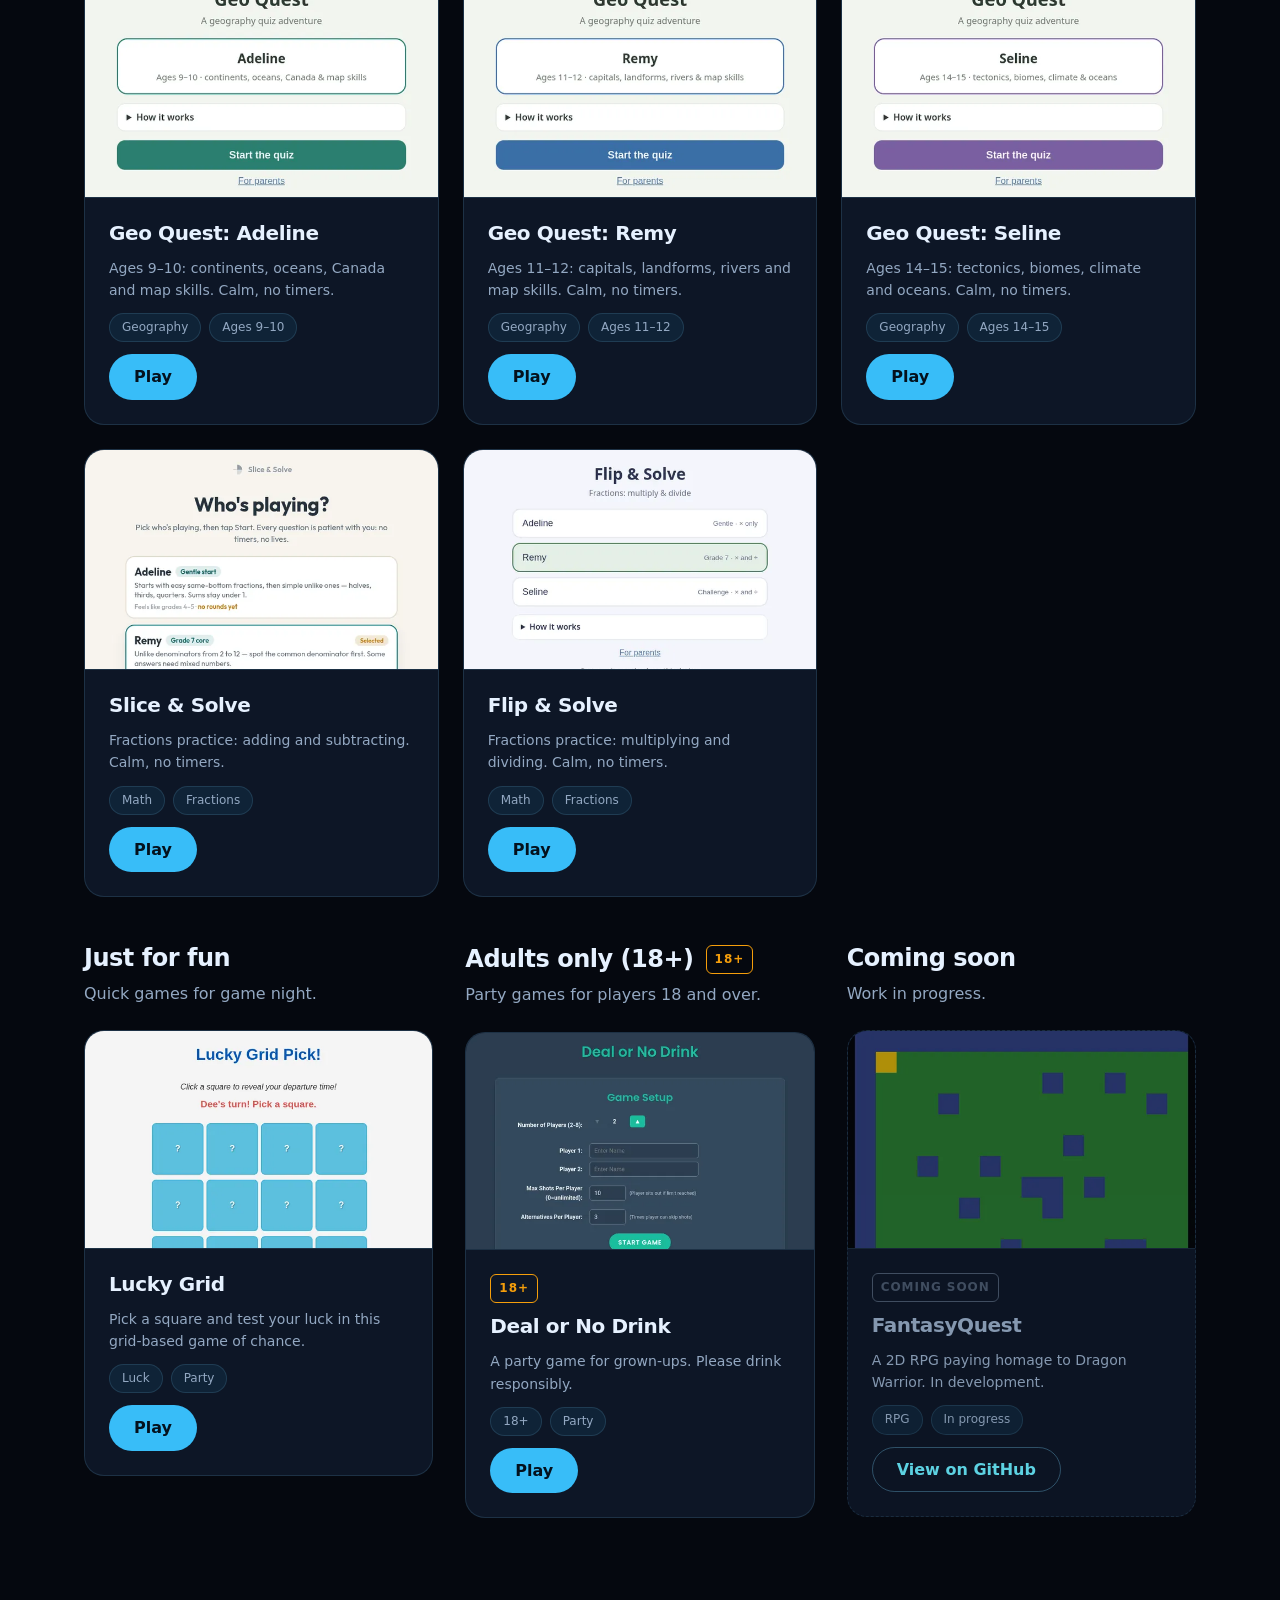
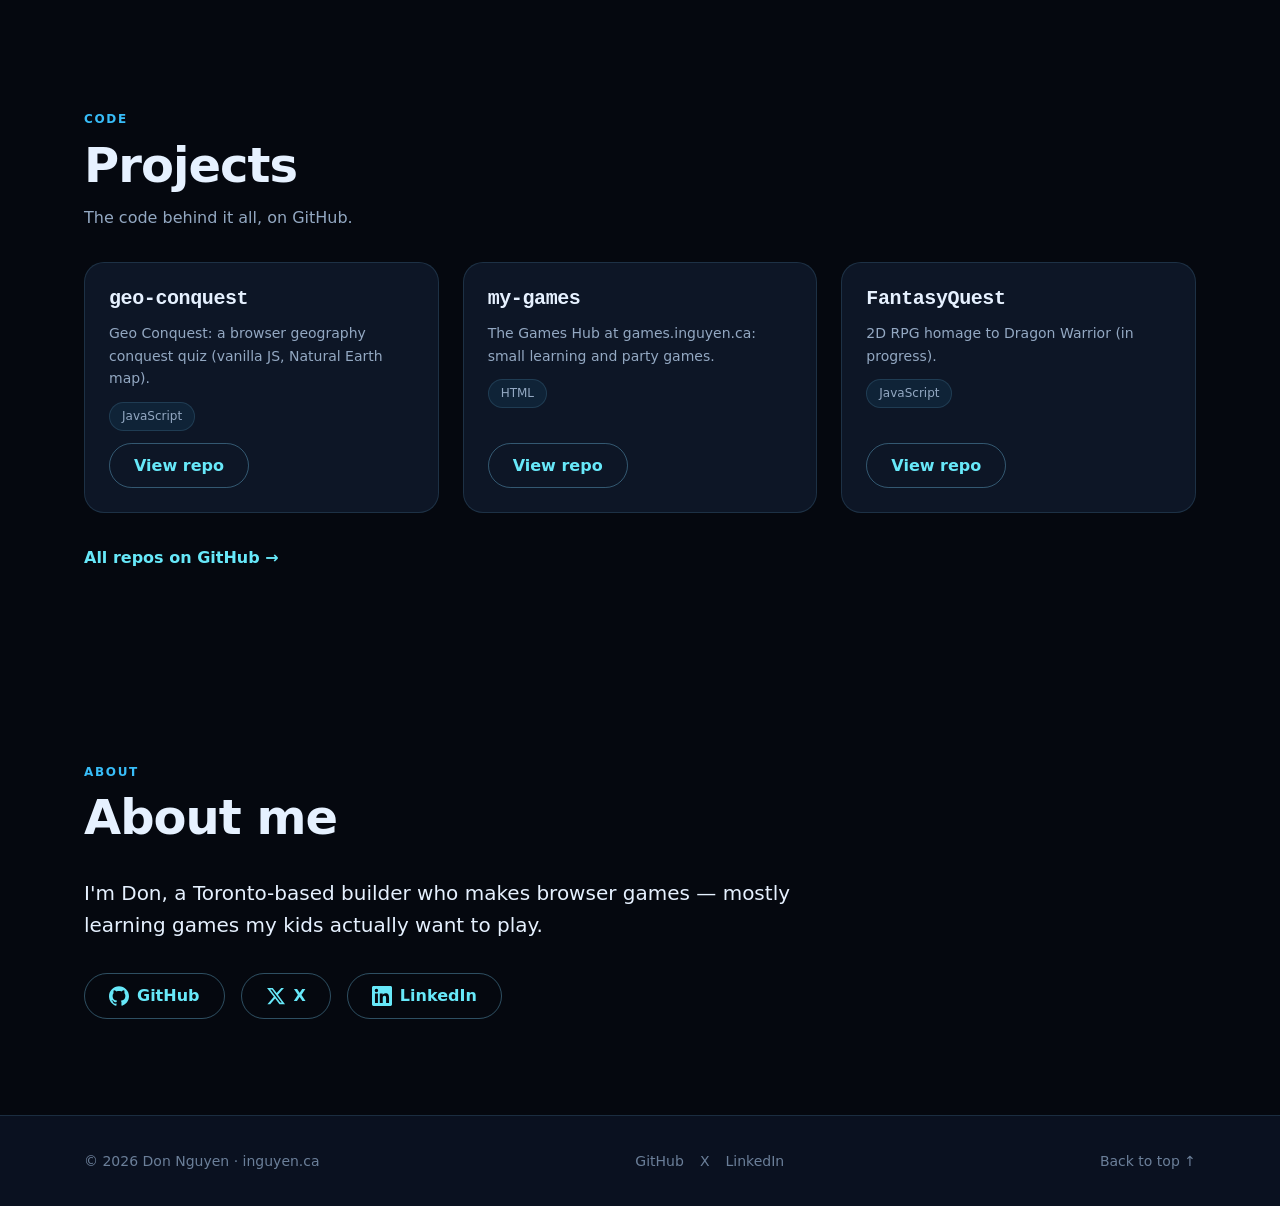
==== commit d8a10d25: "Segment 2: Projects, About (bio + links), footer; unittest gate wrapper" ====
--- a/index.html
+++ b/index.html
@@ -241,22 +241,93 @@
 
     <section id="projects" class="section">
       <div class="container">
-        <h2>Projects</h2>
-        <p>Coming in the next update.</p>
+        <div class="section-head">
+          <p class="eyebrow">Code</p>
+          <h2>Projects</h2>
+          <p class="lead">The code behind it all, on GitHub.</p>
+        </div>
+        <div class="grid">
+          <article class="card card--repo">
+            <h3 class="card__title">geo-conquest</h3>
+            <p class="card__text">Geo Conquest: a browser geography conquest quiz (vanilla JS, Natural Earth map).</p>
+            <ul class="card__tags">
+              <li class="tag">JavaScript</li>
+            </ul>
+            <div class="card__actions">
+              <a class="btn btn--ghost" href="https://github.com/hanoisolo/geo-conquest" target="_blank" rel="noopener">View repo <span class="visually-hidden">(opens in new tab)</span></a>
+            </div>
+          </article>
+          <article class="card card--repo">
+            <h3 class="card__title">my-games</h3>
+            <p class="card__text">The Games Hub at games.inguyen.ca: small learning and party games.</p>
+            <ul class="card__tags">
+              <li class="tag">HTML</li>
+            </ul>
+            <div class="card__actions">
+              <a class="btn btn--ghost" href="https://github.com/hanoisolo/my-games" target="_blank" rel="noopener">View repo <span class="visually-hidden">(opens in new tab)</span></a>
+            </div>
+          </article>
+          <article class="card card--repo">
+            <h3 class="card__title">FantasyQuest</h3>
+            <p class="card__text">2D RPG homage to Dragon Warrior (in progress).</p>
+            <ul class="card__tags">
+              <li class="tag">JavaScript</li>
+            </ul>
+            <div class="card__actions">
+              <a class="btn btn--ghost" href="https://github.com/hanoisolo/FantasyQuest" target="_blank" rel="noopener">View repo <span class="visually-hidden">(opens in new tab)</span></a>
+            </div>
+          </article>
+        </div>
+        <p class="projects-more"><a href="https://github.com/hanoisolo?tab=repositories" target="_blank" rel="noopener">All repos on GitHub → <span class="visually-hidden">(opens in new tab)</span></a></p>
       </div>
     </section>
 
     <section id="about" class="section">
       <div class="container">
-        <h2>About</h2>
-        <p>Coming in the next update.</p>
+        <div class="section-head">
+          <p class="eyebrow">About</p>
+          <h2>About me</h2>
+        </div>
+        <p class="about-bio">I'm Don, a Toronto-based builder who makes browser games — mostly learning games my kids actually want to play.</p>
+        <ul class="social-links">
+          <li>
+            <a class="btn btn--ghost social-link" href="https://github.com/hanoisolo" target="_blank" rel="noopener me">
+              <svg aria-hidden="true" focusable="false" width="20" height="20" viewBox="0 0 24 24">
+                <path fill="currentColor" d="M12 .297c-6.63 0-12 5.373-12 12 0 5.303 3.438 9.8 8.205 11.385.6.113.82-.258.82-.577 0-.285-.01-1.04-.015-2.04-3.338.724-4.042-1.61-4.042-1.61C4.422 18.07 3.633 17.7 3.633 17.7c-1.087-.744.084-.729.084-.729 1.205.084 1.838 1.236 1.838 1.236 1.07 1.835 2.809 1.305 3.495.998.108-.776.417-1.305.76-1.605-2.665-.3-5.466-1.332-5.466-5.93 0-1.31.465-2.38 1.235-3.22-.135-.303-.54-1.523.105-3.176 0 0 1.005-.322 3.3 1.23.96-.267 1.98-.399 3-.405 1.02.006 2.04.138 3 .405 2.28-1.552 3.285-1.23 3.285-1.23.645 1.653.24 2.873.12 3.176.765.84 1.23 1.91 1.23 3.22 0 4.61-2.805 5.625-5.475 5.92.42.36.81 1.096.81 2.22 0 1.606-.015 2.896-.015 3.286 0 .315.21.69.825.57C20.565 22.092 24 17.592 24 12.297c0-6.627-5.373-12-12-12"></path>
+              </svg>
+              GitHub <span class="visually-hidden">(opens in new tab)</span>
+            </a>
+          </li>
+          <li>
+            <a class="btn btn--ghost social-link" href="https://x.com/hanoi_solo" target="_blank" rel="noopener me">
+              <svg aria-hidden="true" focusable="false" width="20" height="20" viewBox="0 0 24 24">
+                <path fill="currentColor" d="M18.244 2.25h3.308l-7.227 8.26 8.502 11.24H16.17l-5.214-6.817L4.99 21.75H1.68l7.73-8.835L1.254 2.25H8.08l4.713 6.231zm-1.161 17.52h1.833L7.084 4.126H5.117z"></path>
+              </svg>
+              X <span class="visually-hidden">(opens in new tab)</span>
+            </a>
+          </li>
+          <li>
+            <a class="btn btn--ghost social-link" href="https://www.linkedin.com/in/don-nguyen/" target="_blank" rel="noopener me">
+              <svg aria-hidden="true" focusable="false" width="20" height="20" viewBox="0 0 24 24">
+                <path fill="currentColor" d="M20.447 20.45h-3.554v-5.569c0-1.328-.027-3.037-1.852-3.037-1.853 0-2.136 1.445-2.136 2.939v5.667H9.351V9h3.414v1.561h.046c.477-.9 1.637-1.85 3.37-1.85 3.601 0 4.267 2.37 4.267 5.455v6.286zM5.337 7.433a2.062 2.062 0 01-2.063-2.065 2.064 2.064 0 112.063 2.065zm1.782 13.019H3.555V9h3.564v11.452zM22.225 0H1.771C.792 0 0 .774 0 1.729v20.542C0 23.227.792 24 1.771 24h20.451C23.2 24 24 23.227 24 22.271V1.729C24 .774 23.2 0 22.225 0z"></path>
+              </svg>
+              LinkedIn <span class="visually-hidden">(opens in new tab)</span>
+            </a>
+          </li>
+        </ul>
       </div>
     </section>
   </main>
 
   <footer class="site-footer">
-    <div class="container">
-      <p>© <span data-year>2026</span> Don Nguyen</p>
+    <div class="container site-footer__inner">
+      <p>© <span data-year>2026</span> Don Nguyen · inguyen.ca</p>
+      <ul class="site-footer__social">
+        <li><a href="https://github.com/hanoisolo" target="_blank" rel="noopener me">GitHub <span class="visually-hidden">(opens in new tab)</span></a></li>
+        <li><a href="https://x.com/hanoi_solo" target="_blank" rel="noopener me">X <span class="visually-hidden">(opens in new tab)</span></a></li>
+        <li><a href="https://www.linkedin.com/in/don-nguyen/" target="_blank" rel="noopener me">LinkedIn <span class="visually-hidden">(opens in new tab)</span></a></li>
+      </ul>
+      <a href="#top">Back to top ↑</a>
     </div>
   </footer>
 </body>
--- a/assets/css/sections.css
+++ b/assets/css/sections.css
@@ -288,6 +288,46 @@
   color: var(--text-muted);
 }
 
+/* ===== Projects ===== */
+
+.card--repo {
+  padding: var(--sp-6);
+  gap: var(--sp-3);
+}
+
+.card--repo .card__title {
+  font-family: var(--font-mono);
+}
+
+.projects-more {
+  margin: var(--sp-8) 0 0;
+}
+
+.projects-more a {
+  font-weight: 600;
+}
+
+/* ===== About ===== */
+
+.about-bio {
+  margin: 0 0 var(--sp-8);
+  max-width: 60ch;
+  font-size: var(--fs-lg);
+}
+
+.social-links {
+  display: flex;
+  flex-wrap: wrap;
+  gap: var(--sp-4);
+  margin: 0;
+  padding: 0;
+  list-style: none;
+}
+
+.social-link svg {
+  flex-shrink: 0;
+}
+
 /* ===== Footer ===== */
 
 .site-footer {
@@ -302,6 +342,40 @@
   font-size: var(--fs-sm);
 }
 
+.site-footer__inner {
+  display: flex;
+  flex-wrap: wrap;
+  align-items: center;
+  justify-content: space-between;
+  gap: var(--sp-4);
+}
+
+.site-footer__social {
+  display: flex;
+  flex-wrap: wrap;
+  gap: var(--sp-4);
+  margin: 0;
+  padding: 0;
+  list-style: none;
+}
+
+.site-footer a {
+  color: var(--text-dim);
+  font-size: var(--fs-sm);
+}
+
+.site-footer a:hover,
+.site-footer a:focus-visible {
+  color: var(--accent-2);
+}
+
+@media (max-width: 640px) {
+  .site-footer__inner {
+    flex-direction: column;
+    align-items: flex-start;
+  }
+}
+
 /* ===== Reduced motion ===== */
 
 @media (prefers-reduced-motion: reduce) {
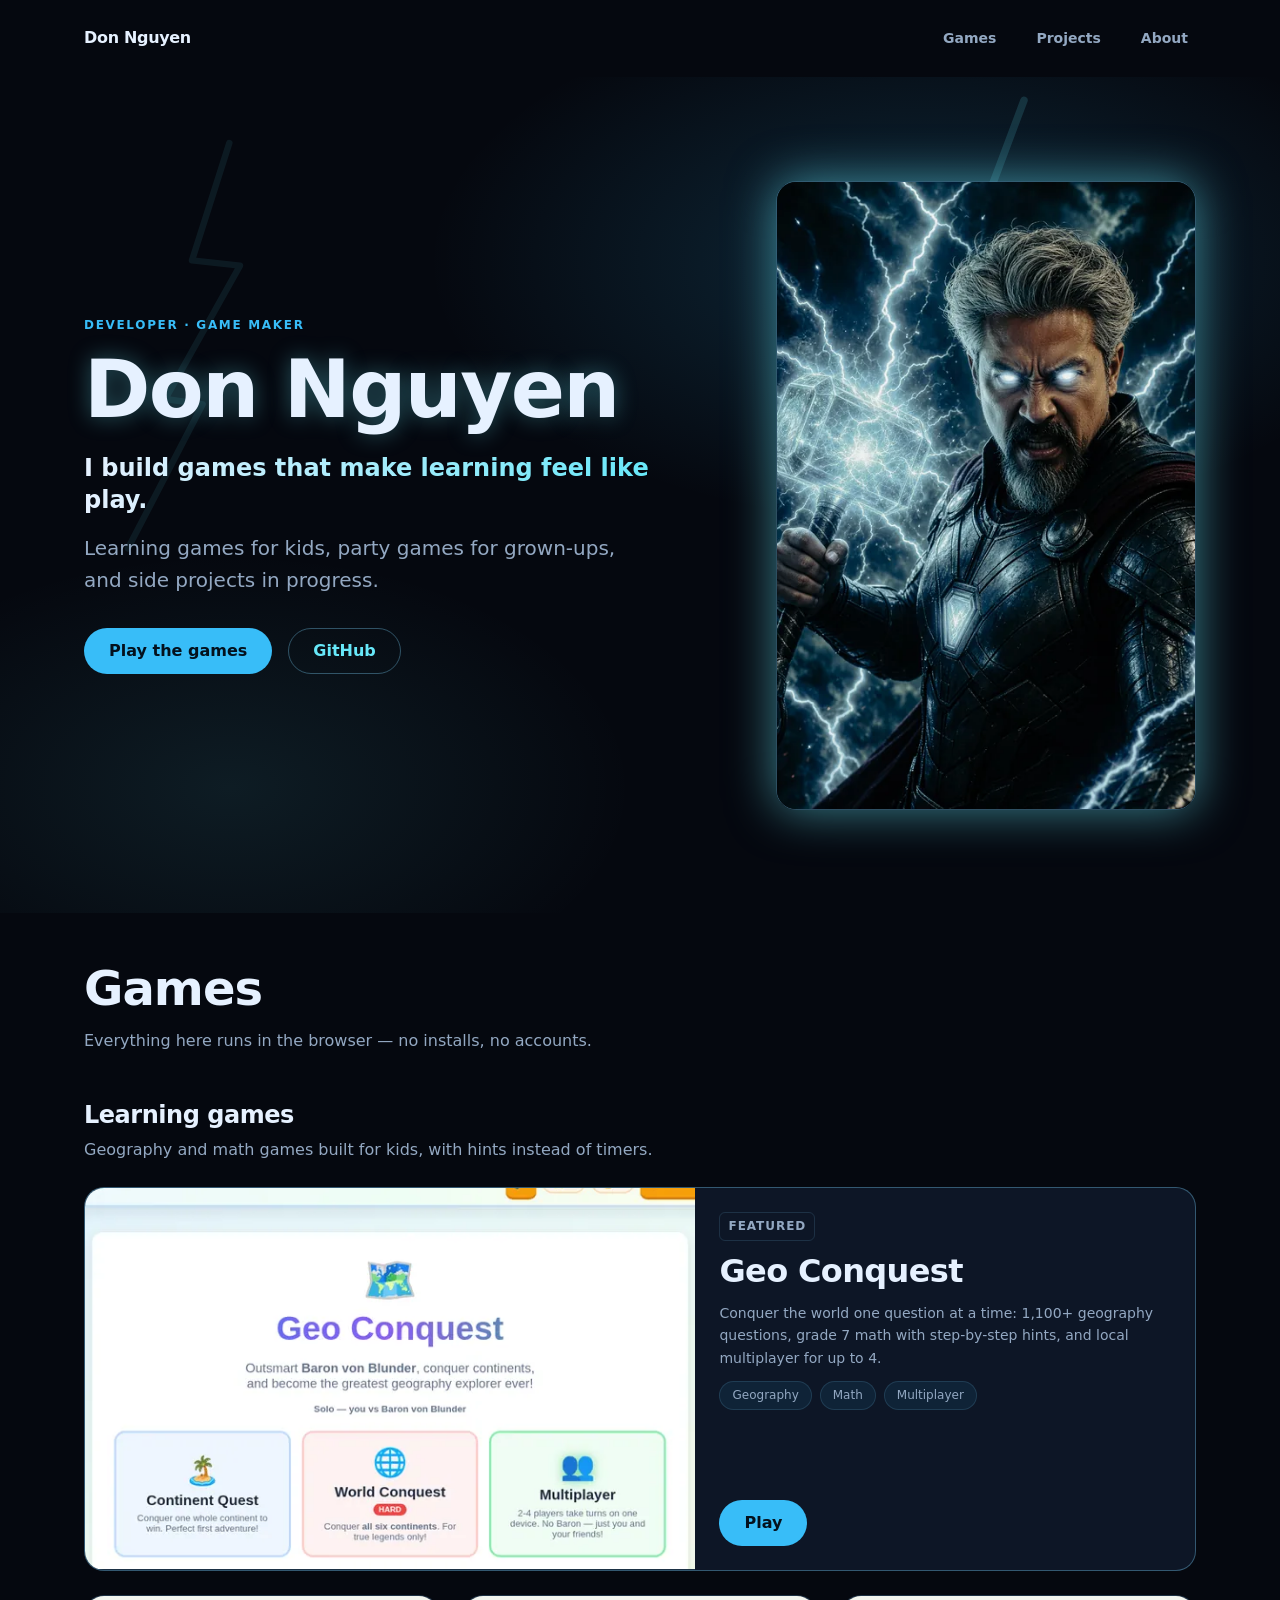
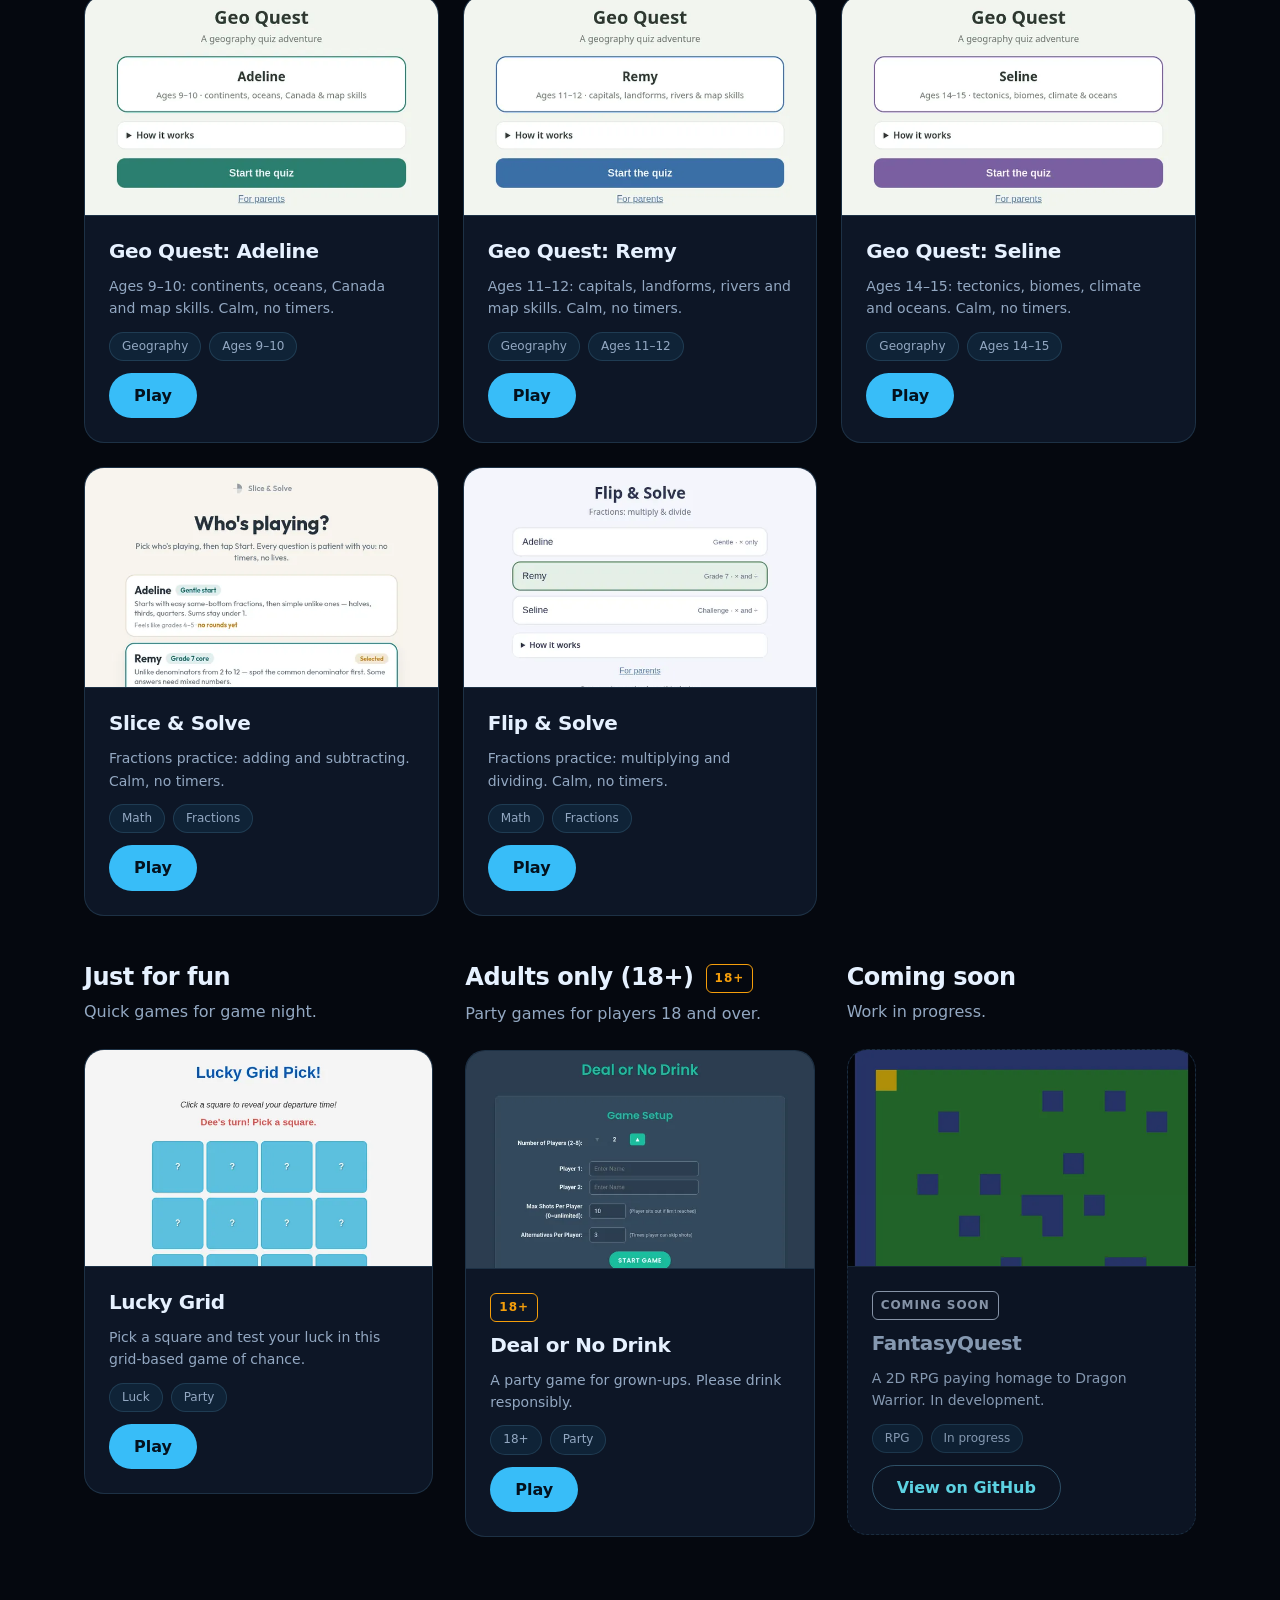
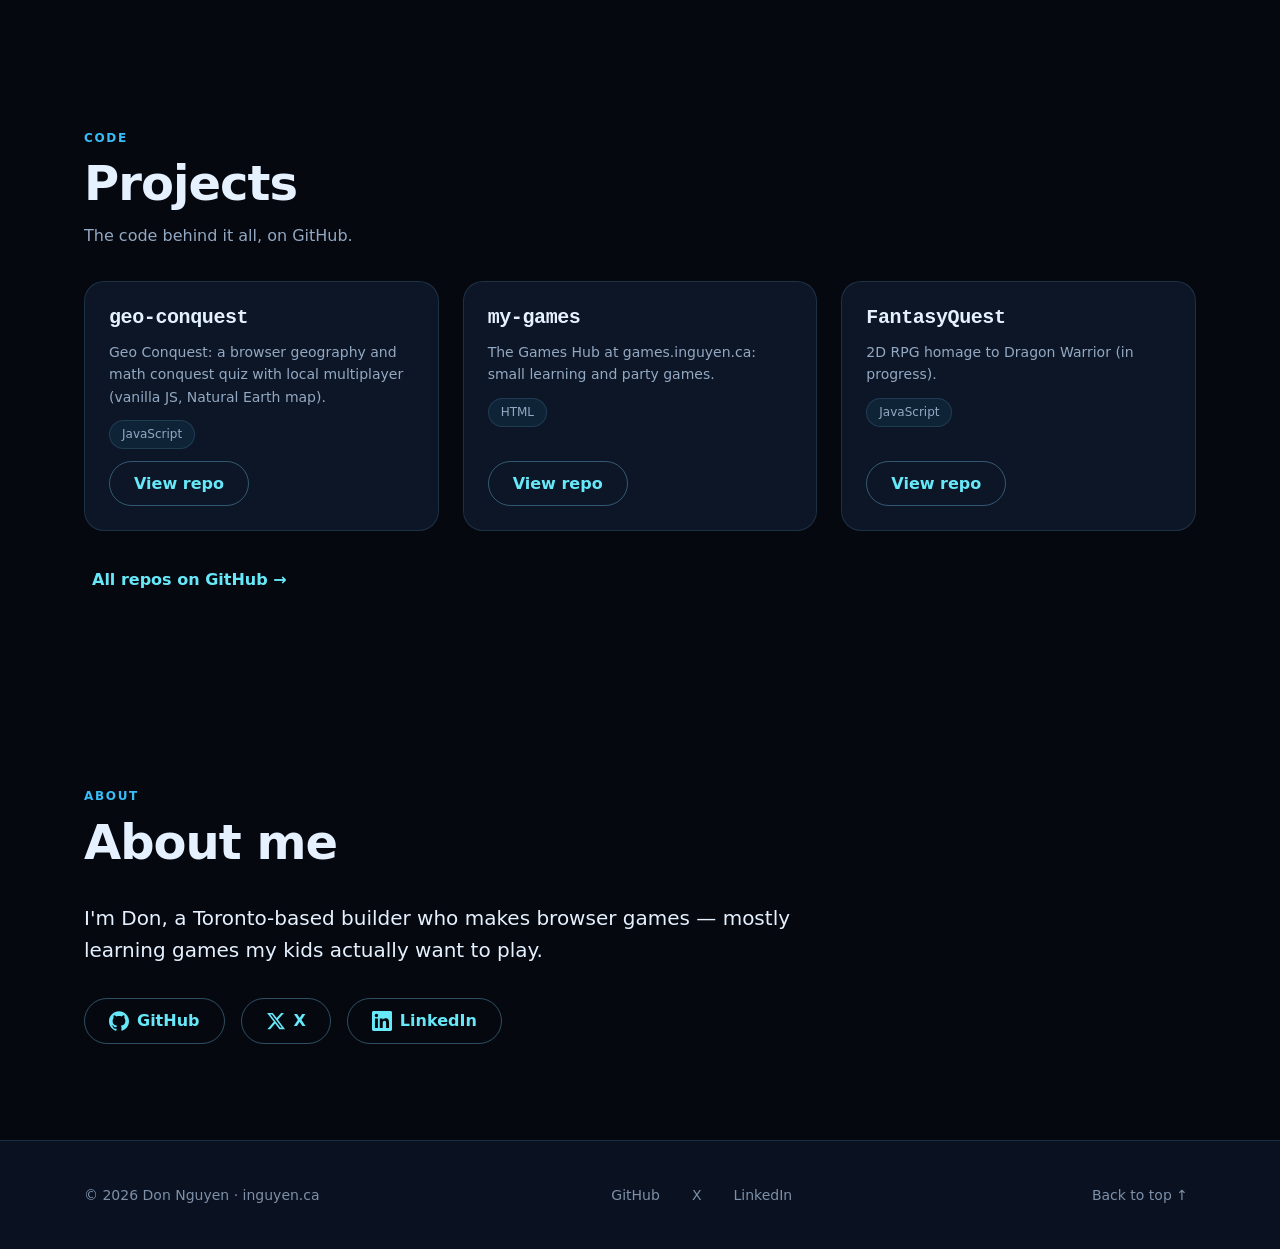
==== commit cb129402: "Segment 4: hardening (contrast, tap targets, 404 layout), copy fix, branded OG image; docs" ====
--- a/index.html
+++ b/index.html
@@ -6,6 +6,22 @@
   <title>Don Nguyen — Games & Projects</title>
   <meta name="description" content="Don Nguyen makes browser games: geography and math learning games for kids, party games for grown-ups, and side projects in progress.">
   <link rel="canonical" href="https://www.inguyen.ca/">
+  <meta property="og:type" content="website">
+  <meta property="og:site_name" content="Don Nguyen">
+  <meta property="og:locale" content="en_CA">
+  <meta property="og:url" content="https://www.inguyen.ca/">
+  <meta property="og:title" content="Don Nguyen — Games & Projects">
+  <meta property="og:description" content="Don Nguyen makes browser games: geography and math learning games for kids, party games for grown-ups, and side projects in progress.">
+  <meta property="og:image" content="https://www.inguyen.ca/assets/img/og.jpg">
+  <meta property="og:image:width" content="1200">
+  <meta property="og:image:height" content="630">
+  <meta property="og:image:alt" content="Don Nguyen as a lightning-wielding hero">
+  <meta name="twitter:card" content="summary_large_image">
+  <meta name="twitter:site" content="@hanoi_solo">
+  <meta name="twitter:title" content="Don Nguyen — Games & Projects">
+  <meta name="twitter:description" content="Don Nguyen makes browser games: geography and math learning games for kids, party games for grown-ups, and side projects in progress.">
+  <meta name="twitter:image" content="https://www.inguyen.ca/assets/img/og.jpg">
+  <script type="application/ld+json">{"@context":"https://schema.org","@type":"Person","name":"Don Nguyen","url":"https://www.inguyen.ca/","image":"https://www.inguyen.ca/assets/img/don-800.jpg","jobTitle":"Developer and game maker","sameAs":["https://github.com/hanoisolo","https://x.com/hanoi_solo","https://www.linkedin.com/in/don-nguyen/"]}</script>
   <meta name="theme-color" content="#05080f">
   <link rel="icon" type="image/png" sizes="32x32" href="assets/img/favicon-32.png">
   <link rel="apple-touch-icon" href="assets/img/apple-touch-icon.png">
@@ -249,7 +265,7 @@
         <div class="grid">
           <article class="card card--repo">
             <h3 class="card__title">geo-conquest</h3>
-            <p class="card__text">Geo Conquest: a browser geography conquest quiz (vanilla JS, Natural Earth map).</p>
+            <p class="card__text">Geo Conquest: a browser geography and math conquest quiz with local multiplayer (vanilla JS, Natural Earth map).</p>
             <ul class="card__tags">
               <li class="tag">JavaScript</li>
             </ul>
--- a/assets/css/tokens.css
+++ b/assets/css/tokens.css
@@ -7,14 +7,14 @@
   --border-strong: rgba(125, 211, 252, 0.35);
   --text: #e6f1ff;
   --text-muted: #93a8c2;
-  --text-dim: #6b7f99;
+  --text-dim: #7d90a8;
   --accent: #38bdf8;
   --accent-2: #67e8f9;
   --accent-ink: #04111d;
   --glow: 0 0 24px rgba(56, 189, 248, 0.45);
   --glow-strong: 0 0 48px rgba(103, 232, 249, 0.55);
   --warn: #f59e0b;
-  --muted-badge: #475569;
+  --muted-badge: #94a3b8;
   --font-sans: system-ui, -apple-system, "Segoe UI", Roboto, "Helvetica Neue", Arial, sans-serif;
   --font-mono: ui-monospace, SFMono-Regular, Menlo, Consolas, monospace;
   --fs-xs: .75rem;
--- a/assets/css/sections.css
+++ b/assets/css/sections.css
@@ -47,6 +47,12 @@
 }
 
 .site-header__nav a {
+  display: inline-flex;
+  align-items: center;
+  justify-content: center;
+  min-height: 44px;
+  min-width: 24px;
+  padding-inline: var(--sp-2);
   color: var(--text-muted);
   font-size: var(--fs-sm);
   font-weight: 600;
@@ -61,7 +67,7 @@
 
 @media (max-width: 640px) {
   .site-header__nav {
-    gap: var(--sp-4);
+    gap: var(--sp-2);
   }
 
   .site-header__nav a {
@@ -304,6 +310,12 @@
 }
 
 .projects-more a {
+  display: inline-flex;
+  align-items: center;
+  justify-content: center;
+  min-height: 32px;
+  min-width: 24px;
+  padding-inline: var(--sp-2);
   font-weight: 600;
 }
 
@@ -360,6 +372,12 @@
 }
 
 .site-footer a {
+  display: inline-flex;
+  align-items: center;
+  justify-content: center;
+  min-height: 44px;
+  min-width: 24px;
+  padding-inline: var(--sp-2);
   color: var(--text-dim);
   font-size: var(--fs-sm);
 }
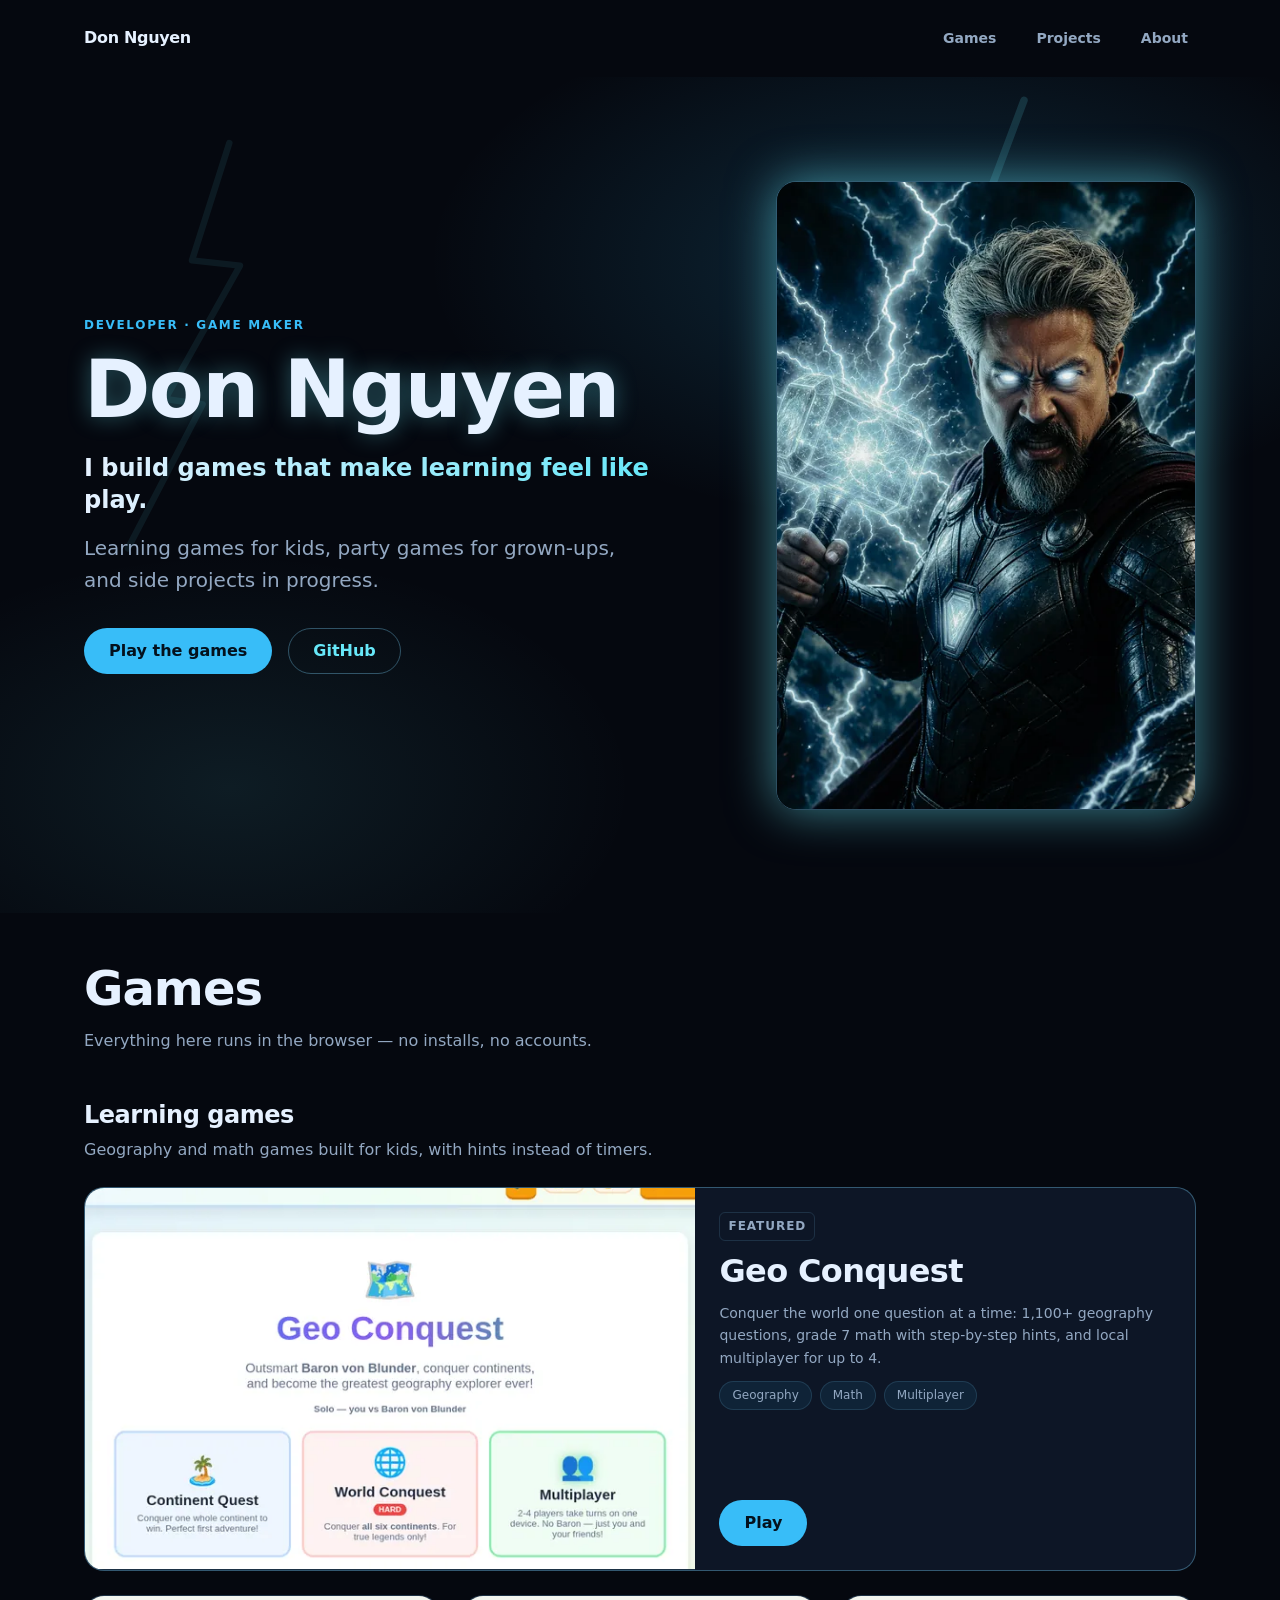
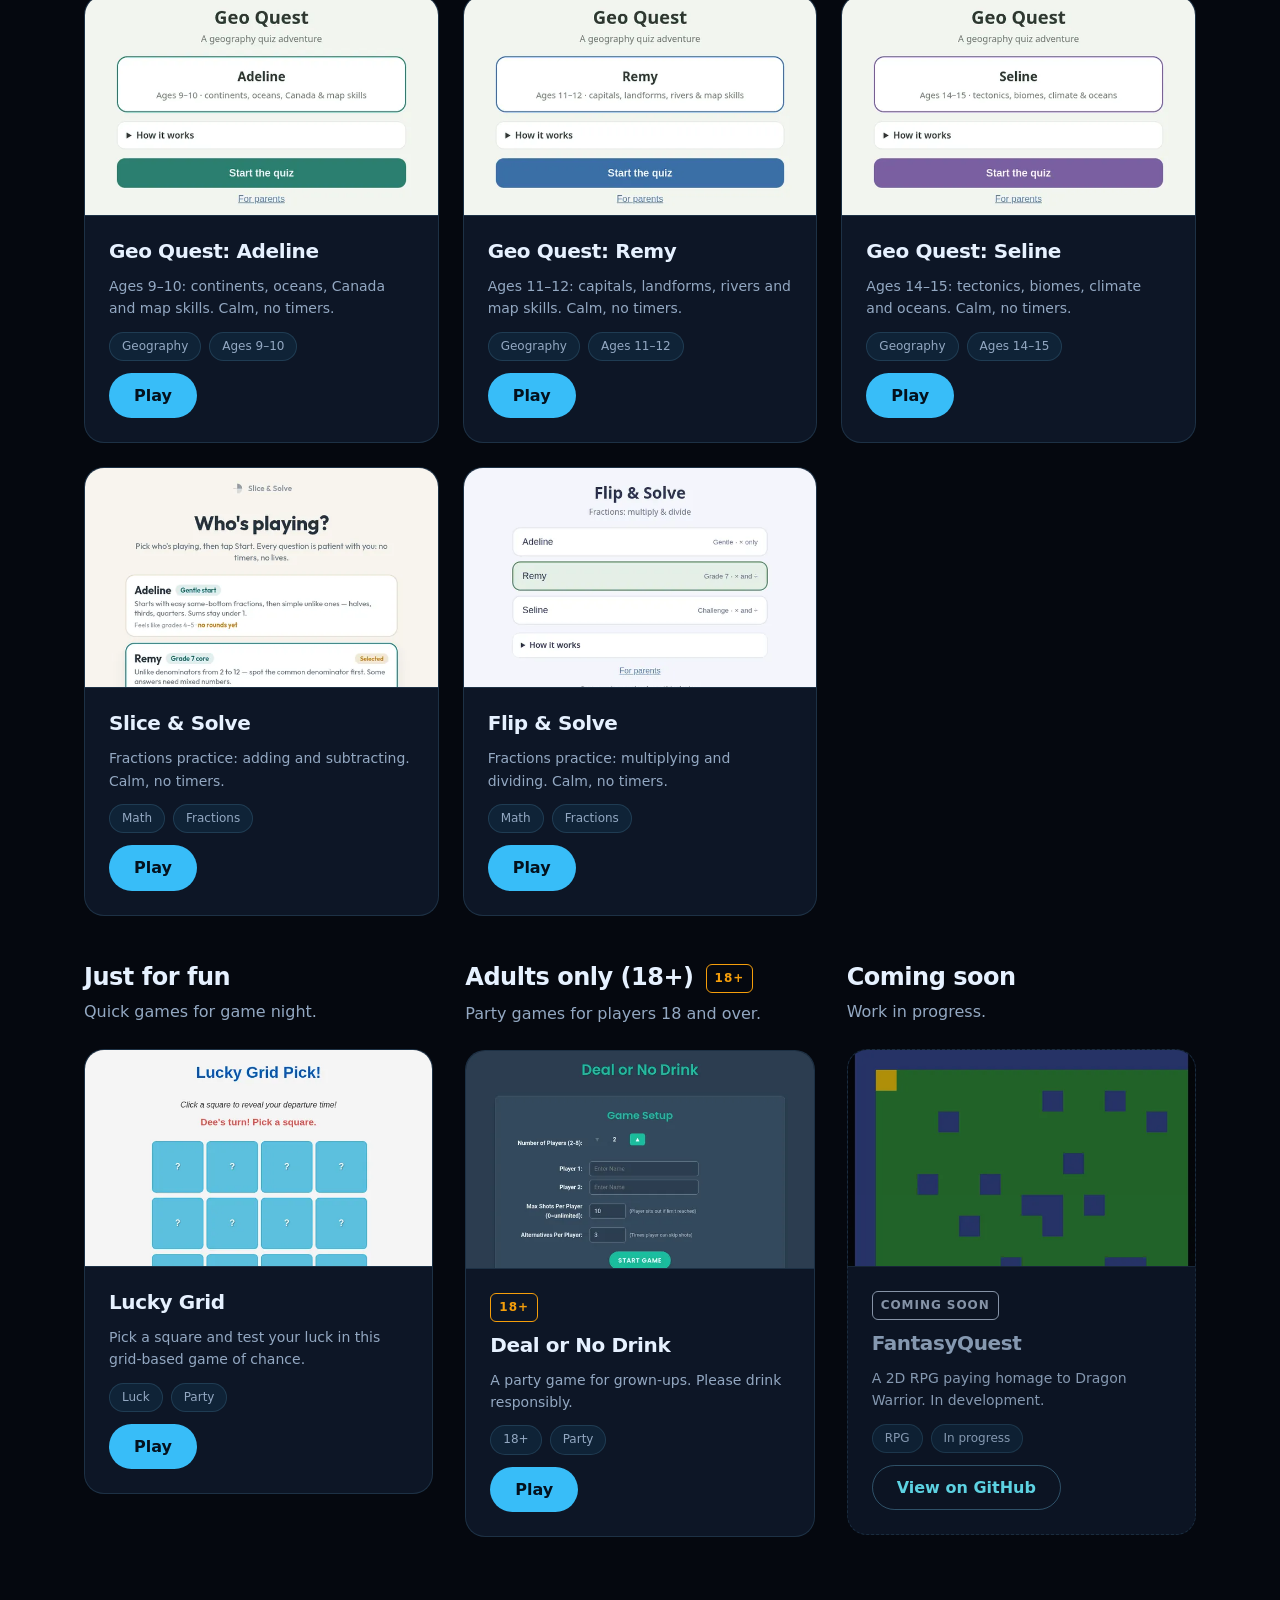
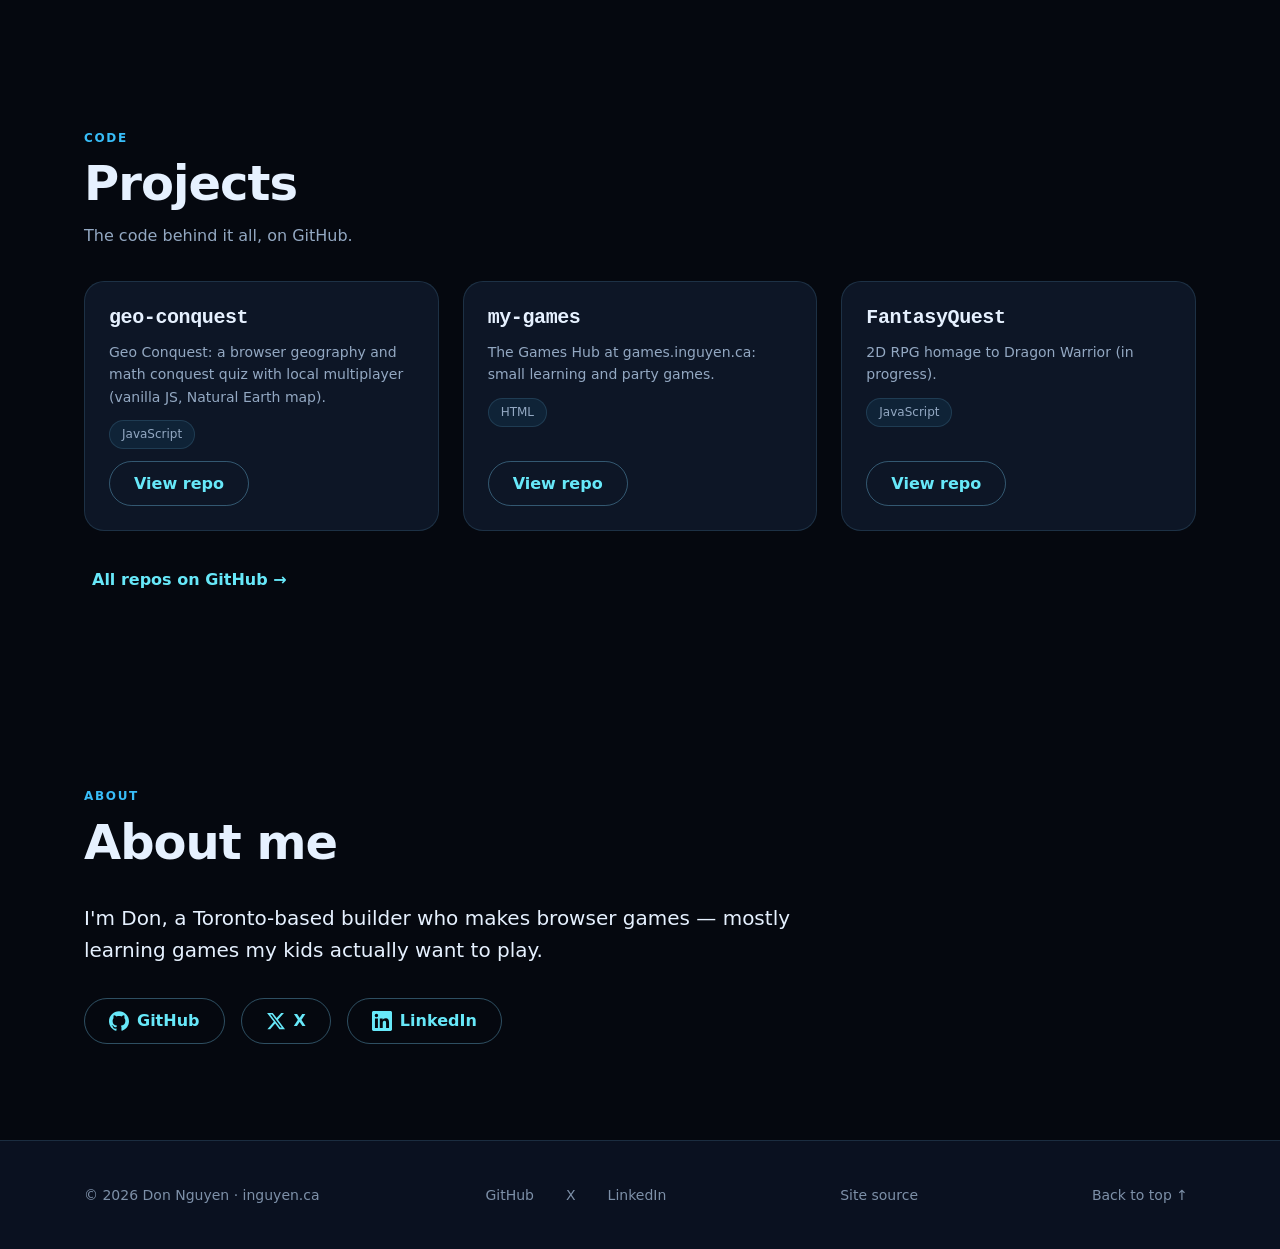
==== commit 8d5c4156: "Pre-launch: color-scheme meta, footer 'Site source' link" ====
--- a/index.html
+++ b/index.html
@@ -23,6 +23,7 @@
   <meta name="twitter:image" content="https://www.inguyen.ca/assets/img/og.jpg">
   <script type="application/ld+json">{"@context":"https://schema.org","@type":"Person","name":"Don Nguyen","url":"https://www.inguyen.ca/","image":"https://www.inguyen.ca/assets/img/don-800.jpg","jobTitle":"Developer and game maker","sameAs":["https://github.com/hanoisolo","https://x.com/hanoi_solo","https://www.linkedin.com/in/don-nguyen/"]}</script>
   <meta name="theme-color" content="#05080f">
+  <meta name="color-scheme" content="dark">
   <link rel="icon" type="image/png" sizes="32x32" href="assets/img/favicon-32.png">
   <link rel="apple-touch-icon" href="assets/img/apple-touch-icon.png">
   <link rel="stylesheet" href="assets/css/tokens.css">
@@ -343,6 +344,7 @@
         <li><a href="https://x.com/hanoi_solo" target="_blank" rel="noopener me">X <span class="visually-hidden">(opens in new tab)</span></a></li>
         <li><a href="https://www.linkedin.com/in/don-nguyen/" target="_blank" rel="noopener me">LinkedIn <span class="visually-hidden">(opens in new tab)</span></a></li>
       </ul>
+      <a href="https://github.com/hanoisolo/inguyen-site" target="_blank" rel="noopener">Site source <span class="visually-hidden">(opens in new tab)</span></a>
       <a href="#top">Back to top ↑</a>
     </div>
   </footer>
